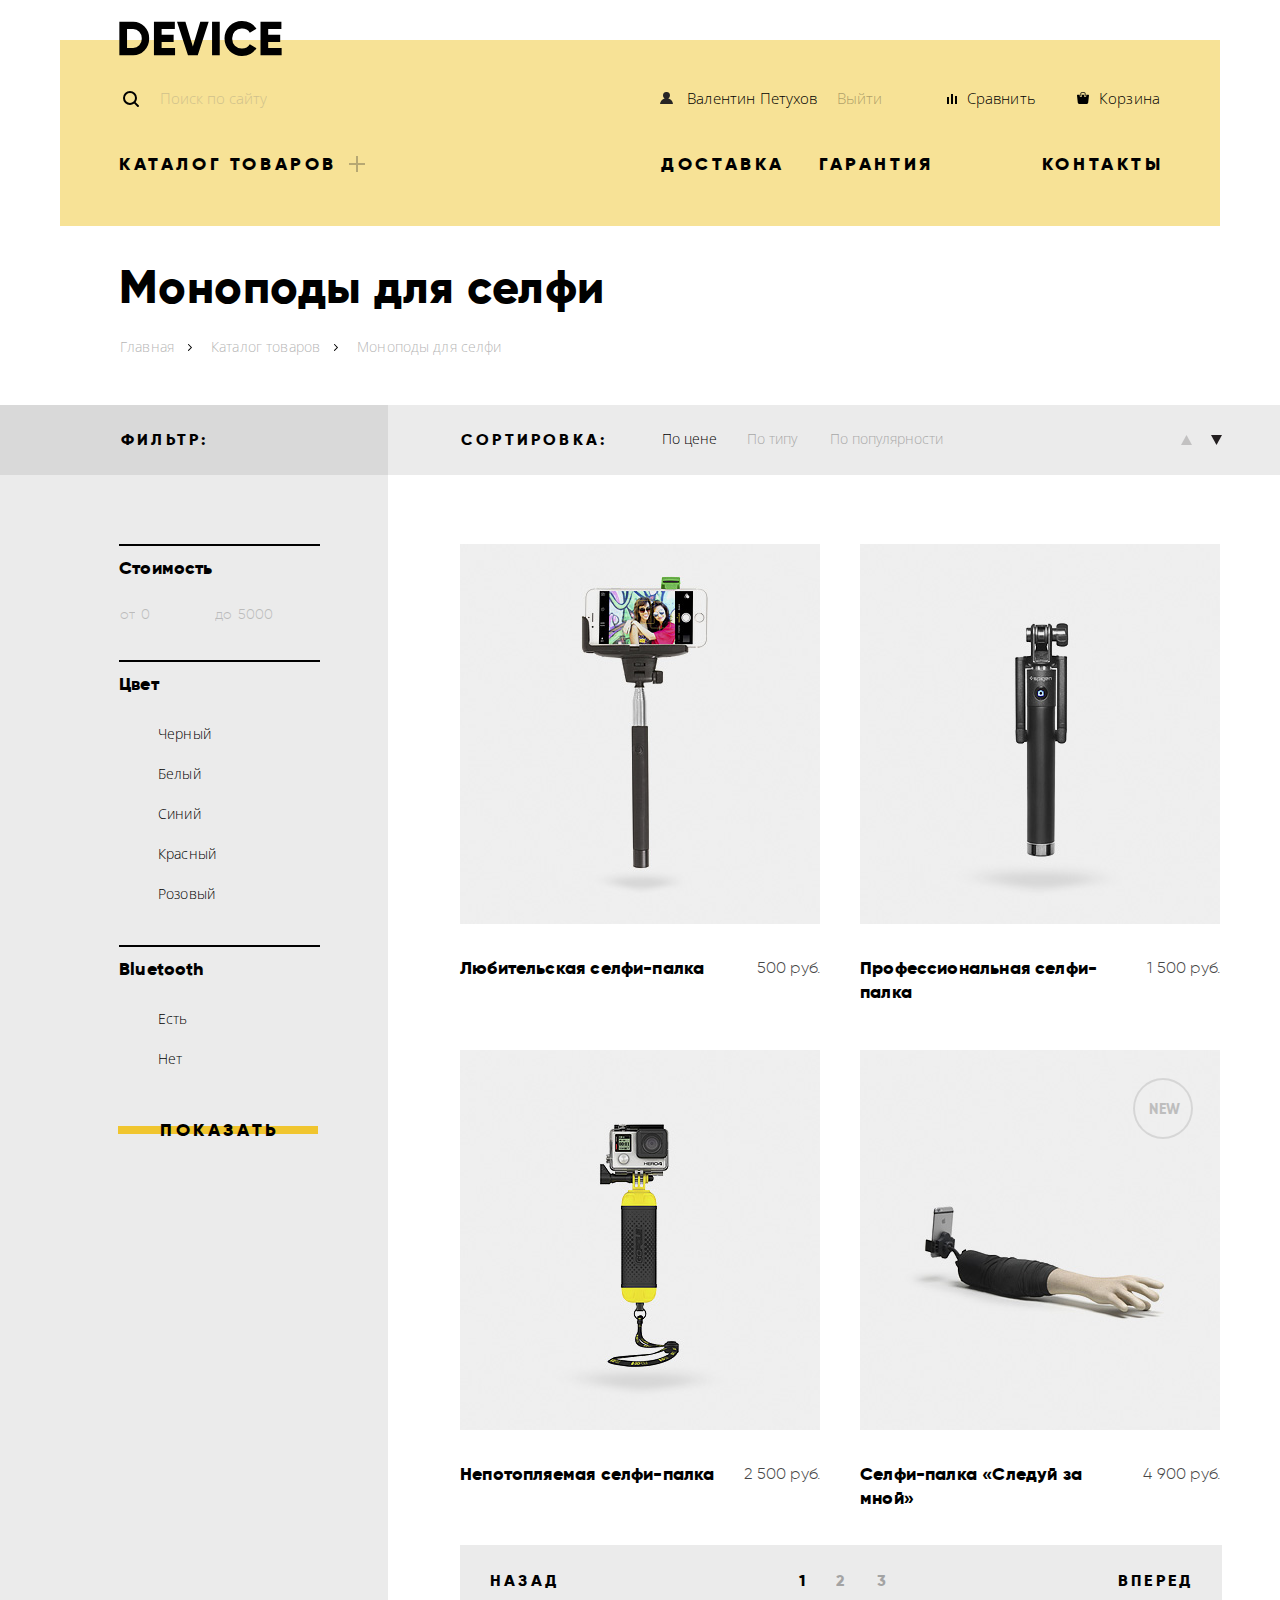
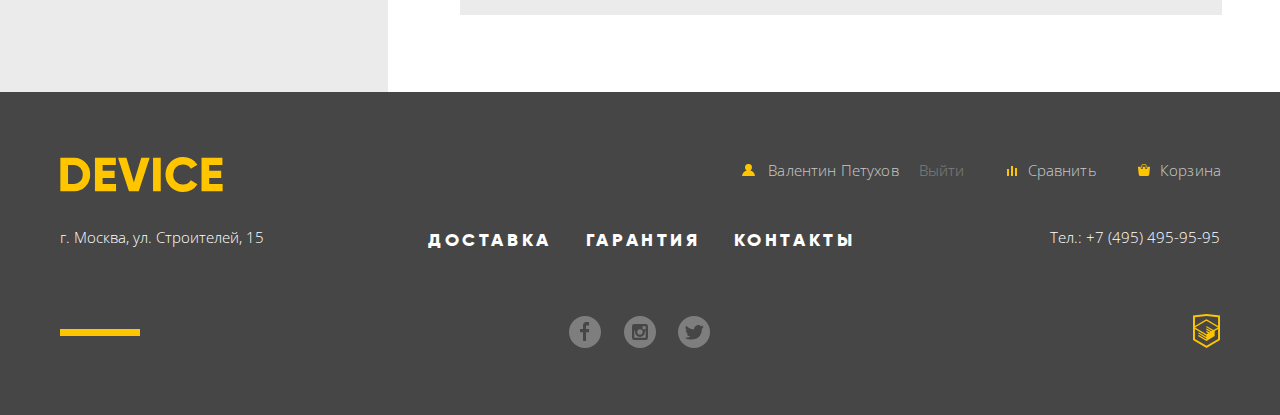
==== catalog.html @ 6b0ae390 "исправил" ====
<!DOCTYPE html>
<html lang="ru">
  <head>
    <meta charset="utf-8">
    <title>Каталог</title>
    <link href="https://fonts.googleapis.com/css?family=Open+Sans:300,400&display=swap&subset=cyrillic" rel="stylesheet">
    <link href="css/normalize.css" rel="stylesheet">
    <link href="css/style.css" rel="stylesheet">
  </head>
  <body class="catalog">
    <header>
      <nav class="main-navigation container">
        <a class="logo-device nav-elem" href="index.html">
          <img src="img/logo-device.svg" alt="Логотип Девайс" width="163" height="35">
        </a>
        <div class="main-navigation-wrapper">
          <form class="search" action="https://echo.htmlacademy.ru" method="GET">
            <div class="search-wrapper">
              <input class="search-text" type="search" name="search" placeholder="Поиск по сайту">
              <button class="search-button" type="submit">Найти</button>
            </div>
          </form>
          <ul class="user-navigation bullet-remove">
            <li>
              <a class="nav-elem user-navigation-elem user-link" href="#nowhere">Валентин Петухов</a>
            </li>
            <li>
              <a class="link-opacity" href="#nowhere">Выйти</a>
            </li>
          </ul>
          <ul class="user-tools bullet-remove">
            <li>
              <a class="nav-elem user-navigation-elem compare-link" href="#nowhere">Сравнить</a>
            </li>
            <li>
              <a class="nav-elem user-navigation-elem cart-link" href="#nowhere">Корзина</a>
            </li>
          </ul>
        </div>
        <ul class="site-navigation bullet-remove">
          <li class="catalog-wrapper"><a class="nav-elem site-nav catalog-nav" href="catalog.html">Каталог товаров</a>
            <div class="nav-popup">
              <ul class="nav-popup-column bullet-remove">
                <li><a class="nav-elem" href="#nowhere">Виртуальная реальность</a></li>
                <li><a class="nav-elem" href="#nowhere">Моноподы для селфи</a></li>
                <li><a class="nav-elem" href="#nowhere">Экшн-камеры</a></li>
              </ul>
              <ul class="nav-popup-column bullet-remove">
                <li><a class="nav-elem" href="#nowhere">Фитнес-браслеты</a></li>
                <li><a class="nav-elem" href="#nowhere">Умные часы</a></li>
              </ul>
              <ul class="nav-popup-column bullet-remove">
                <li><a class="nav-elem" href="#nowhere">Квадрокоптеры</a></li>
              </ul>
            </div>
          </li>
          <li class="delivery-wrapper"><a class="nav-elem site-nav" href="#nowhere">Доставка</a></li>
          <li class="guarantee-wrapper"><a class="nav-elem site-nav" href="#nowhere">Гарантия</a></li>
          <li class="contacts-wrapper"><a class="nav-elem site-nav" href="#nowhere">Контакты</a></li>
        </ul>
      </nav>
    </header>

    <main class="container">
      <h1 class="heading-text">Моноподы для селфи</h1>
      <ul class="breadcrumbs bullet-remove">
        <li><a class="link-opacity" href="index.html">Главная</a></li>
        <li><a class="link-opacity" href="catalog.html">Каталог товаров</a></li>
        <li class="link-opacity">Моноподы для селфи</li>
      </ul>
      <div class="catalog-columns">
        <form class="filter" action="https://echo.htmlacademy.ru" method="GET">
          <h2 class="filter-heading">Фильтр:</h2>
          <fieldset class="price-filter">
            <legend class="text-font">Стоимость</legend>
            <!--Кастомный ползунок-->
            <label for="price-min">от</label>
            <input class="filter-custom-range-text" type="text" name="price-min" id="price-min" value="0">
            <label for="price-max">до</label>
            <input class="filter-custom-range-text" type="text" name="price-max" id="price-max" value="5000">
          </fieldset>
          <fieldset class="features-filter color-filter">
            <legend class="text-font">Цвет</legend>
            <ul class="filter-list bullet-remove">
              <li>
                <input class="switch" id="black" type="checkbox" name="color" value="black" checked>
                <label for="black">Черный</label>
              </li>
              <li>
                <input class="switch" id="white" type="checkbox" name="color" value="white">
                <label for="white">Белый</label>
              </li>
              <li>
                <input class="switch" id="blue" type="checkbox" name="color" value="blue" checked>
                <label for="blue"> Синий</label>
              </li>
              <li>
                <input class="switch" id="red" type="checkbox" name="color" value="red" checked>
                <label for="red">Красный</label>
              </li>
              <li>
                <input class="switch" id="pink" type="checkbox" name="color" value="pink">
                <label for="pink">Розовый</label>
              </li>
            </ul>
          </fieldset>
          <fieldset class="features-filter bluetooth-filter">
            <legend class="text-font">Bluetooth</legend>
            <ul class="filter-list bullet-remove">
              <li>
                <input class="switch" id="yes" type="radio" name="bluetooth" value="1" checked>
                <label for="yes">Есть</label>
              </li>
              <li>
                <input class="switch" id="no" type="radio" name="bluetooth" value="0">
                <label for="no">Нет</label>
              </li>
            </ul>
          </fieldset>
          <button class="button" type="submit">Показать</button>
        </form>
        <div class="catalog-column">
          <div class="sort-wrapper">
            <div class="sort">
              <h2 class="sort-heading">Сортировка:</h2>
              <ul class="sort-list bullet-remove">
                <li class="sort-by-price-wrapper">
                  <a class="sort-order sort-by-price button-opacity">По цене</a>
                </li>
                <li class="sort-by-type-wrapper">
                  <a class="sort-order sort-by-type button-opacity link-opacity" href="#nowhere">По типу</a>
                </li>
                <li class="sort-by-popularity-wrapper">
                  <a class="sort-order sort-by-popularity button-opacity link-opacity" href="#nowhere">По популярности</a>
                </li>
                <li class="sort-by-ascending-wrapper">
                  <a class="sort-order-by sort-by-ascending" href="#nowhere"><span class="visually-hidden">По возрастанию</span></a>
                </li>
                <li class="sort-by-descending-wrapper">
                  <a class="sort-order-by sort-by-descending"><span class="visually-hidden">По убыванию</span></a>
                </li>
              </ul>
            </div>
          </div>
          <div class="products-wrapper">
            <h2 class="visually-hidden">Список моноподов для селфи</h2>
            <ul class="product-list bullet-remove">
              <li class="product">
                <h3 class="text-font">
                  <a href="#nowhere">
                    <p>Любительская селфи-палка</p>
                  </a>
                </h3>
                <div class="product-img-wrapper">
                  <img class="product-img" src="img/item-1.jpg" alt="Селфи-палка «Следуй за мной»" width="360" height="380">
                  <div class="product-buttons-wrapper">
                    <a class="button" href="#nowhere">В корзину</a>
                    <a class="add-comparison" href="#nowhere">Добавить к сравнению</a>
                  </div>
                </div>
                <p class="product-price">
                  500 руб.
                </p>
              </li>
              <li class="product">
                <h3 class="text-font">
                  <a href="#nowhere">
                    <p>Профессиональная селфи-палка</p>
                  </a>
                </h3>
                <div class="product-img-wrapper">
                  <img class="product-img" src="img/item-2.jpg" alt="Селфи-палка «Следуй за мной»" width="360" height="380">
                  <div class="product-buttons-wrapper">
                    <a class="button" href="#nowhere">В корзину</a>
                    <a class="add-comparison" href="#nowhere">Добавить к сравнению</a>
                  </div>
                </div>
                <p class="product-price">
                  1 500 руб.
                </p>
              </li>
              <li class="product">
                <h3 class="text-font">
                  <a href="#nowhere">
                    <p>Непотопляемая селфи-палка</p>
                  </a>
                </h3>
                <div class="product-img-wrapper">
                  <img class="product-img" src="img/item-3.jpg" alt="Селфи-палка «Следуй за мной»" width="360" height="380">
                  <div class="product-buttons-wrapper">
                    <a class="button" href="#nowhere">В корзину</a>
                    <a class="add-comparison" href="#nowhere">Добавить к сравнению</a>
                  </div>
                </div>
                <p class="product-price">
                  2 500 руб.
                </p>
              </li>
              <li class="product new">
                <h3 class="text-font">
                  <a href="#nowhere">
                    <p>Селфи-палка «Следуй за мной»</p>
                  </a>
                </h3>
                <div class="product-img-wrapper">
                  <img class="product-img" src="img/item-4.jpg" alt="Селфи-палка «Следуй за мной»" width="360" height="380">
                  <div class="product-buttons-wrapper">
                    <a class="button" href="#nowhere">В корзину</a>
                    <a class="add-comparison" href="#nowhere">Добавить к сравнению</a>
                  </div>
                </div>
                <p class="product-price">
                  4 900 руб.
                </p>
              </li>
            </ul>

            <ul class="pagination-list text-font bullet-remove">
              <li><a class="pagination-back" href="#nowhere">Назад</a></li>
              <li><a class="page-number button-opacity">1</a></li>
              <li><a class="page-number button-opacity link-opacity" href="#nowhere">2</a></li>
              <li><a class="page-number button-opacity link-opacity" href="#nowhere">3</a></li>
              <li><a class="pagination-forward" href="#nowhere">Вперед</a></li>
            </ul>
          </div>
        </div>
      </div>
    </main>
    <footer class="footer">
      <div class="container">
        <div class="footer-navigations-wrapper user-navigation-row">
          <a class="footer-logo-device nav-elem" href="index.html">
            <img src="img/logo-device-yellow.svg" alt="Логотип Девайс" width="163" height="35">
          </a>
          <ul class="footer-user-navigation bullet-remove">
            <li>
              <a class="footer-user-navigation-link footer-user-link" href="#nowhere">
                <svg class="footer-nav-elem" xmlns="http://www.w3.org/2000/svg" width="13" height="12" fill="#272525">
                  <path d="M.03 12h12.94A6.22 6.22 0 0 0 8.3 6.46a3.47 3.47 0 0 0 1.68-2.98 3.48 3.48 0 0 0-6.97 0c0 1.27.68 2.37 1.7 2.98C2.1 7.16.18 9.36.02 12z"/>
                </svg>
                <span class="footer-navigation">Валентин Петухов</span>
              </a>
            </li>
            <li>
              <a class="link-opacity footer-user-exit" href="#nowhere">Выйти</a>
            </li>
            <li>
              <a class="footer-user-navigation-link footer-compare-link" href="#nowhere">
                <svg class="footer-nav-elem" xmlns="http://www.w3.org/2000/svg" width="10" height="10" viewbox="0 0 10 10" fill=""><path d="M8 2h1.984v8H8zM0 3h1.984v7H0zM4 0h2v10H4z"/></svg>
                <span class="footer-navigation">Сравнить</span>
              </a>
            </li>
            <li>
              <a class="footer-user-navigation-link footer-cart-link" href="#nowhere">
                <svg class="footer-nav-elem" xmlns="http://www.w3.org/2000/svg" width="12" height="12" viewbox="0 0 12 12" fill=""><path d="M11.864 3.017a.429.429 0 0 0-.327-.154H9.225V4.09c0 .563-.484 1.022-1.08 1.022-.594 0-1.078-.458-1.078-1.022V2.863H4.909V4.09c0 .563-.485 1.022-1.08 1.022-.595 0-1.078-.458-1.078-1.022V2.863H.438a.43.43 0 0 0-.327.154.472.472 0 0 0-.108.358l.776 7.134c.015.806.642 1.455 1.411 1.455h7.595c.77 0 1.396-.649 1.411-1.455l.776-7.134a.476.476 0 0 0-.108-.358z"/><path d="M3.829 4.499c.239 0 .433-.184.433-.409V1.84c0-.632.672-1.022 1.295-1.022h1.079c.655 0 1.078.401 1.078 1.022v2.25c0 .225.194.409.431.409.239 0 .433-.184.433-.409V1.84C8.577.773 7.761 0 6.636 0H5.557c-1.19 0-2.159.826-2.159 1.84v2.25c0 .225.194.409.431.409z"/></svg>
                <span class="footer-navigation">Корзина</span>
              </a>
            </li>
          </ul>
        </div>
        <div class="footer-navigations-wrapper site-navigation-row">
          <p class="addres">г. Москва, ул. Строителей, 15</p>
          <ul class="site-navigation bullet-remove">
            <li><a class="nav-elem site-nav footer-delivery" href="#nowhere">Доставка</a></li>
            <li><a class="nav-elem site-nav footer-guarantee" href="#nowhere">Гарантия</a></li>
            <li><a class="nav-elem site-nav footer-contacts" href="#nowhere">Контакты</a></li>
          </ul>
          <p class="tel"><a href="tel:+74954959595">Тел.: +7 (495) 495-95-95</a></p>
        </div>
        <div class="footer-navigations-wrapper yellow-line socials-row">
          <ul class="socials bullet-remove">
            <li><a class="link-opacity social social-fb" href="#nowhere"><span class="visually-hidden">Фейсбук</span></a></li>
            <li><a class="link-opacity social social-ins" href="#nowhere"><span class="visually-hidden">Инстаграм</span></a></li>
            <li><a class="link-opacity social social-tw" href="#nowhere"><span class="visually-hidden">Твиттер</span></a></li>
          </ul>
          <a class="logo-html nav-elem" href="https://htmlacademy.ru/intensive/htmlcss">
            <img src="img/logo-html.svg" alt="Логотип htmlacademy" width="27" height="35">
          </a>
        </div>
      </div>
    </footer>
  </body>
</html>
---- css/style.css ----
@font-face {
  font-style: normal;
  font-weight: 800;
  font-family: "Gilroy";

  src:
    local("Gilroy"),
    url("../fonts/gilroyextrabold.woff2") format("woff2"),
    url("../fonts/gilroyextrabold.woff") format("woff");
}

@font-face {
  font-style: normal;
  font-weight: 300;
  font-family: "Gilroy";

  src:
    local("Gilroy"),
    url("../fonts/gilroylight.woff2") format("woff2"),
    url("../fonts/gilroylight.woff") format("woff");
}

body {
  padding-top: 40px;

  font-weight: 300;
  font-size: 15px;
  line-height: 30px;
  font-family: "Open Sans", "Arial", sans-serif;
  color: #464646;
}

img {
  max-width: 100%;
  height: auto;
}

a {
  color: inherit;
  text-decoration: none;
}

.visually-hidden {
  position: absolute;
  clip: rect(0 0 0 0);
  clip-path: inset(100%);
}

.container {
  box-sizing: border-box;
  width: 1160px;
  margin: 0 auto;
}

.button {
  position: relative;
  z-index: 1;

  display: block;
  margin-left: 2px;
  padding: 8px;
  box-sizing: border-box;

  font-weight: 800;
  font-size: 18px;
  line-height: 24px;
  font-family: "Gilroy", "Arial", sans-serif;
  text-align: center;
  color: #000000;
  text-transform: uppercase;
  letter-spacing: 3.6px;

  background: none;
  border: none;
}

.button::before {
  content: "";
  position: absolute;
  top: 40%;
  bottom: 40%;
  left: -2px;
  z-index: -1;

  width: 100%;

  background: #f0c52e;

  transition: top 0.2s, bottom 0.2s;
}

.button:hover::before,
.button:focus::before {
  top: 0;
  bottom: 0;
}

.button:active {
  color: rgba(0, 0, 0, 0.3);
}

.bullet-remove {
  list-style: none;
}

.main-navigation {
  position: relative;

  padding: 33px 60px 50px;

  color: #000000;
  letter-spacing: 0.15px;

  background-color: rgba(240, 197, 46, 0.5);
}

.logo-device {
  position: absolute;
  top: -19px;
  left: 59px;
}

.main-navigation-wrapper {
  display: flex;
  justify-content: space-between;
  align-items: baseline;
  margin-bottom: 30px;
}

.search-text {
  box-sizing: border-box;
  width: 355px;
  height: 49px;
  margin-right: -4px;
  padding: 2px 0 0 40px;

  font: inherit;

  background: none;
  border: none;
  border-bottom: solid 2px transparent;
  opacity: 0.3;
}

.search-wrapper {
  margin-right: 100px;
  position: relative;
}

.search-wrapper::before {
  content: "";
  position: absolute;
  top: 50%;
  left: 3px;

  width: 16px;
  height: 16px;
  margin-top: -7px;

  background: url("../img/search.svg") no-repeat;
}

.search-button {
  visibility: hidden;
  box-sizing: border-box;
  width: 85px;
  height: 49px;
  padding: 0;

  font: inherit;

  background: none;
  border: solid 2px;
  vertical-align: top;
  display: inline-block;
}

.search-text:hover {
  opacity: 0.6;
}

.search-text:focus {
  border-bottom-color: inherit;
  opacity: 1;
}

.search-text:focus + .search-button,
.search-button:active {
  visibility: visible;
}

.search-button:hover,
.search-button:focus {
  color: #ffffff;

  background-color: #000000;
  border-color: #000000;
}

.search-button:active {
  color: rgba(255, 255, 255, 0.3);

  background-color: #000000;
}

.user-navigation {
  display: flex;
  flex-wrap: wrap;
  margin: 0 auto 0 0;
  padding: 0;
}

.user-navigation-elem {
  position: relative;
}

.user-navigation-elem::before {
  content: "";
  position: absolute;
  top: 50%;
  left: 0;

  background-repeat: no-repeat;
}

.user-link {
  margin-right: 19px;
  padding-left: 27px;
}

.user-link::before {
  width: 13px;
  height: 12px;
  margin-top: -6px;

  background: url("../img/user.svg");
}

.user-tools {
  display: flex;
  flex-wrap: wrap;
  justify-content: flex-end;
  margin: 0;
  padding: 0;
}

.compare-link {
  padding-left: 20px;
}

.compare-link::before {
  width: 10px;
  height: 10px;
  margin-top: -4px;

  background: url("../img/compare.svg");
}

.cart-link {
  margin-left: 41px;
  padding-left: 22px;
}

.cart-link::before {
  width: 12px;
  height: 12px;
  margin-top: -6px;

  background: url("../img/cart.svg");
}

.site-navigation {
  display: flex;
  flex-wrap: wrap;
  margin: 0;
  padding: 0;
}

.catalog-nav {
  padding-right: 28px;
}

.catalog-wrapper {
  position: relative;

  margin-right: auto;
  margin-left: -1px;
}

.catalog-wrapper::after {
  content: "";
  position: absolute;
  top: 50%;
  right: 0;

  width: 16px;
  height: 16px;
  margin-top: -8px;

  background: url("../img/plus.svg") no-repeat;
  opacity: 0.3;
}

.catalog-wrapper:hover .nav-popup,
.catalog-nav:focus + .nav-popup {
  display: flex;
}

.delivery-wrapper {
  margin-right: 34px;
}

.guarantee-wrapper {
  margin-right: 108px;
}

.contacts-wrapper {
  margin-right: -3.6px;
}

.site-navigation > li {
  line-height: 24px;
}

.site-nav {
  font-weight: 800;
  font-size: 18px;
  line-height: 24px;
  font-family: "Gilroy", "Arial", sans-serif;
  text-transform: uppercase;
  letter-spacing: 3.6px;
}

.nav-popup {
  position: absolute;
  left: -59px;
  z-index: 11;

  display: none;
  box-sizing: border-box;
  width: 1160px;
  padding: 20px 60px 34px;

  background: #f7e296;
}

.nav-popup-column {
  max-width: 190px;
  margin: 0 59px 0 0;
  padding: 0;

  line-height: 36px;
  letter-spacing: 0.15px;
}

.nav-popup-column:last-child {
  margin-left: 16px;
}

.link-opacity {
  opacity: 0.3;
}

.nav-elem:hover,
.nav-elem:focus {
  opacity: 0.6;
}

.nav-elem:active {
  opacity: 0.3;
}

.text {
  letter-spacing: 0.15px;
}

.slides {
  margin: 0 0 112px;
  padding: 0;
}

.slides li {
  display: flex;
}

.slide-img {
  width: 600px;
  margin: 0;

  text-align: center;
}

.slide-wrapper {
  width: 510px;
  margin-right: 50px;
}

.slides b {
  line-height: 56px;
}

.product-features dd {
  font-size: 36px;
  line-height: 48px;
  font-family: "Gilroy", "Arial", sans-serif;
  color: #000000;
  letter-spacing: 0.36px;
}

.product-features dt {
  font-size: 13px;
  line-height: 20px;
  letter-spacing: 0.13px;
}

.text-font {
  font-weight: 800;
  font-size: 18px;
  line-height: 24px;
  font-family: "Gilroy", "Arial", sans-serif;
  color: #000000;
  letter-spacing: 0.18px;
}

.sections {
  margin-bottom: 180px;
}

.section-list {
  display: flex;
  justify-content: space-between;
  margin: 0;
  padding: 0;
}

.section-item {
  width: 160px;
}

.section-item a:active {
  opacity: 0.3;
}

.services {
  margin-bottom: 94px;

  background-color: #e5e5e5;
}

.services-wrapper {
  display: flex;
  padding: 55px 0;
}

.service-slides {
  width: 278px;
  margin: 0 122px 0 0;
  padding: 0;
}

.service-slides li {
  width: 160px;
  height: 40px;
  margin-bottom: 24px;
}

.service-slides .button:active {
  color: #f7e184;
}

.service-list {
  margin: 0;
  padding: 0;
}

.service-list p {
  width: 436px;
}

.partners {
  display: flex;
  justify-content: space-between;
  margin: 0 0 84px;
  padding: 0;
}

.partner {
  display: block;
}

.partner-1 {
  background: url("../img/partner-1.png");
}

.partner-2 {
  background: url("../img/partner-2.png");
}

.partner-3 {
  background: url("../img/partner-3.png");
}

.partner-4 {
  background: url("../img/partner-4.png");
}

.partner img {
  opacity: 0;
}

.partner:hover img,
.partner:focus img {
  opacity: 1;
}

.heading-text {
  margin: 0 0 30px -2px;
  padding: 0;

  font-weight: 800;
  font-size: 47px;
  line-height: 48px;
  font-family: "Gilroy", "Arial", sans-serif;
  color: #000000;
  letter-spacing: 0.47px;
}

.index-columns {
  display: flex;
  justify-content: space-between;
  padding-bottom: 82px;
}

.index-columns section::before {
  content: "";

  display: block;
  width: 80px;
  height: 7px;
  margin-bottom: 45px;

  background: #000000;
}

.index-columns .text {
  margin: 0 0 29px;
  padding: 0;

  letter-spacing: normal;
}

.index-columns .button {
  width: 260px;
}

.index-columns .heading-text {
  margin-bottom: 43px;
}

.about-us-column {
  width: 475px;
}

.delivery-list {
  margin: 0 0 54px;
  padding: 38px 0 0 20px;
}

.delivery-list li {
  list-style: circle;
  font-size: 18px;
  vertical-align: middle;
  color: #e5e5e5;
}

.delivery-list p {
  margin: 0;
  padding: 0 0 0 15px;

  font-size: 16px;
  line-height: 40px;
  color: #000000;
  letter-spacing: normal;
}

.contacts-column {
  width: 560px;
}

.contacts-column .text {
  margin-bottom: 39px;
}

.contacts-map {
  line-height: 0;
  display: block;
  margin-bottom: 69px;
}

.modal-shadow {
  box-shadow: 0 10px 20px 0 rgba(4, 6, 6, 0.2);
}

.close-button {
  position: absolute;
  top: 22px;
  right: 22px;

  width: 55px;
  height: 55px;
  margin: 0;
  padding: 0;

  background: url("../img/modal-close.svg") no-repeat;
  border: none;
  opacity: 0.5;
}

.close-button:hover,
.close-button:focus {
  opacity: 1;
}

.close-button:active {
  opacity: 0.3;
}

.map-popup {
  position: absolute;
  left: 50%;

  display: none;
  margin-left: -480px;
}

.write-us {
  position: absolute;
  left: 50%;

  display: none;
  flex-wrap: wrap;
  justify-content: space-between;
  box-sizing: border-box;
  width: 960px;
  margin-left: -480px;
  padding: 92px 100px 78px;
}

.write-us-input,
.write-us-label {
  display: block;
}

.write-us-input-wrapper {
  width: 360px;
}

.write-us-label {
  margin-bottom: 7px;
}

.write-us .write-us-input {
  box-sizing: border-box;
  width: 100%;
  height: 50px;
  margin-bottom: 33px;
  padding: 0 20px;
}

.write-us .write-us-textarea {
  box-sizing: border-box;
  width: 760px;
  height: 156px;
  margin-bottom: 32px;
  padding: 16px 20px;
}

.write-us .button {
  width: 200px;
}

.write-us .text-font {
  letter-spacing: normal;
}

.write-us .text {
  font-weight: 400;
  font-size: 14px;
  line-height: 18px;

  background-color: #f2f2f2;
  border: none;
  opacity: 0.4;
}

.write-us .text:hover {
  background-color: #eaeaea;
}

.write-us .text:focus {
  background-color: #ffffff;
  border: 3px solid #f0c52e;
  opacity: 1;
}

.write-us .text:invalid {
  background-color: #f6dada;
}

.footer {
  padding: 65px 0 58px;

  color: #ffffff;

  background-color: #464646;
}

.footer-navigations-wrapper {
  display: flex;
}

.user-navigation-row {
  margin-bottom: 21px;
}

.footer-logo-device {
  margin-right: auto;
}

.footer-user-navigation svg {
  fill: #ffc600;
}

.footer-user-navigation {
  display: flex;
  flex-wrap: wrap;
  margin: -2px -1px 0 0;
  padding: 0;

  letter-spacing: 0.15px;
}

.footer-user-exit {
  margin-left: 20px;
}

.footer-user-link span {
  padding-left: 9px;
}

.footer-compare-link {
  margin: 0 41px 0 43px;
}

.footer-compare-link span {
  padding-left: 6px;
}

.footer-cart-link span {
  padding-left: 6px;
}

.site-navigation-row {
  align-items: center;
  margin-bottom: 56px;
}

.addres {
  margin: 0;
  margin-right: 166px;
}

.footer .site-navigation {
  margin: 6px auto 0 -2px;
}

.footer-delivery {
  margin-right: 34px;
}

.footer-guarantee {
  margin-right: 33px;
}

.tel {
  margin: 0;
}

.socials-row {
  align-items: center;
}

.yellow-line::before {
  content: "";

  width: 80px;
  height: 7px;
  margin: auto 429px auto 0;

  background-color: #ffc600;
}

.socials {
  display: flex;
  justify-content: space-between;
  width: 141px;
  margin: 0 auto 0 0;
  padding: 0;
}

.social {
  display: block;
  width: 32px;
  height: 32px;

  background-repeat: no-repeat;
}

.social-fb {
  background-image: url("../img/facebook.svg");
}

.social-ins {
  background-image: url("../img/instagram.svg");
}

.social-tw {
  background-image: url("../img/twitter.svg");
}

.logo-html {
  margin-top: 6px;
}

.footer-navigation {
  opacity: 0.7;
}

.footer-user-navigation-link:hover .footer-navigation,
.footer-user-navigation-link:focus .footer-navigation {
  opacity: 1;
}

.footer-user-navigation-link:active {
  opacity: 0.3;
}

.footer-user-navigation-link:hover .footer-nav-elem,
.footer-user-navigation-link:focus .footer-nav-elem {
  opacity: 0.6;
}

.socials a {
  color: #ffffff;
}

.socials a:hover,
.socials a:focus {
  opacity: 0.6;
}

.socials a:active {
  opacity: 0.1;
}

.catalog header {
  margin-bottom: 37px;
}

.catalog main {
  padding-left: 60px;
}

.catalog h1 {
  margin: 0 0 24px -1px;
}

.breadcrumbs {
  display: flex;
  flex-wrap: wrap;
  margin: 0 0 46px;
  padding: 0;

  font-size: 14px;
  line-height: 24px;
  color: #000000;
  letter-spacing: 0.14px;
}

.breadcrumbs a[href] {
  margin-right: 37px;
}

.breadcrumbs li {
  position: relative;
}

.breadcrumbs li:not(:last-child)::after {
  content: "";
  position: absolute;
  top: 50%;
  right: 19px;

  width: 4px;
  height: 7px;
  margin-top: -3px;

  background: url("../img/nav-arrow.svg") no-repeat;
}

.breadcrumbs a[href]:hover,
.breadcrumbs a:focus {
  opacity: 0.6;
}

.breadcrumbs a[href]:active {
  opacity: 0.1;
}

.catalog-columns {
  display: flex;
}

.filter {
  flex-shrink: 0;
  box-sizing: border-box;
  width: 268px;
  margin-right: 72px;
  padding-right: 67px;

  background-color: #ebebeb;
  box-shadow:
    -250px 0 0 #ebebeb,
    -500px 0 0 #ebebeb,
    -750px 0 0 #ebebeb;
}

.filter-heading {
  margin: 0 0 69px 1px;
  padding: 23px 0;

  background-color: #d9d9d9;
  box-shadow:
    70px 0 #d9d9d9,
    -190px 0 #d9d9d9,
    -380px 0 #d9d9d9,
    -570px 0 #d9d9d9;
}

.features-filter label {
  font-size: 14px;
  line-height: 40px;
  color: #000000;
  letter-spacing: 0.14px;
}

.filter fieldset {
  padding: 0;

  border: none;
}

.price-filter {
  margin: 0 0 32px;
}

.color-filter {
  margin: 0 0 31px;
}

.bluetooth-filter {
  margin: 0 0 29px;
}

.filter legend {
  width: 100%;
  margin: 0 0 18px -1px;
  padding-top: 10px;

  border-top: solid 2px #000000;
}

.filter-custom-range-text {
  width: 68px;
}

.price-filter input,
.price-filter label {
  font-weight: 300;
  font-size: 14px;
  line-height: 24px;
  font-family: "Gilroy", "Arial", sans-serif;
  color: #000000;
  letter-spacing: normal;

  background: none;
  border: none;
  opacity: 0.2;
}

.filter-list {
  margin: 0;
  padding: 0 0 0 38px;
}

.filter-list input {
  display: none;
}

.filter .button {
  width: 200px;
  margin-left: 0;
  padding: 11px 8px;

  line-height: normal;
}

.switch:not([disabled]):hover,
.switch:focus {
  opacity: 0.6;
}

.switch[disabled] + label {
  opacity: 0.25;
}

.sort-heading,
.filter-heading {
  font-weight: 800;
  font-size: 16px;
  line-height: 24px;
  font-family: "Gilroy", "Arial", sans-serif;
  color: #000000;
  text-transform: uppercase;
  letter-spacing: 3.2px;
}

.catalog-column {
  margin-bottom: 77px;
}

.sort-wrapper {
  margin-bottom: 58px;

  background-color: #ebebeb;
  box-shadow:
    -72px 0 #ebebeb,
    750px 0 #ebebeb;
}

.sort {
  display: flex;
  align-items: center;
  padding: 20px 0 20px;
}

.sort-heading {
  margin: 0 55px 0 1px;
  padding: 0;
}

.sort-list {
  display: flex;
  width: 560px;
  margin: 0;
  padding: 0;

  transform: translateY(-2px);
}

.sort-list a {
  font-size: 14px;
  line-height: 18px;
  color: #000000;
}

.sort-by-price-wrapper {
  margin-right: 30px;
}

.sort-by-type-wrapper {
  margin-right: 33px;
}

.sort-by-popularity-wrapper {
  margin-right: auto;
}

.sort-by-ascending-wrapper {
  width: 11px;
  margin-right: 19px;
}

.sort-by-descending-wrapper {
  width: 11px;
}

.sort-order-by {
  position: relative;
}

.sort-order-by::before {
  content: "";
  position: absolute;
  top: 12px;

  width: 11px;
  height: 10px;

  background-repeat: no-repeat;
}

.sort-by-ascending::before {
  background-image: url("../img/icon-up-dir.svg");
}

.sort-by-descending::before {
  background-image: url("../img/icon-down-dir.svg");
}

.product:nth-child(2n-1) {
  margin-right: 40px;
}

.product-price {
  font-size: 16px;
  line-height: 24px;
  font-family: "Gilroy", "Arial", sans-serif;
  letter-spacing: 0.16px;
}

.add-comparison {
  font-size: 13px;
  line-height: 36px;
  color: #000000;
  letter-spacing: 0.13px;

  opacity: 0.5;
}

.add-comparison:hover,
.add-comparison:focus {
  opacity: 1;
}

.add-comparison:active {
  opacity: 0.2;
}

.product-list {
  display: flex;
  flex-wrap: wrap;
  margin: 0;
  padding: 0;
}

.product {
  position: relative;

  display: flex;
  flex-wrap: wrap;
  justify-content: space-between;
  align-content: flex-start;
  width: 360px;
  margin: 11px 0 35px;
}

.new::before {
  z-index: 11;
  top: 48px;
  right: 39px;
  opacity: 0.2;
  position: absolute;
  content: "NEW";
  font-family: "Gilroy", "Arial", sans-serif;
  font-size: 14px;
  font-weight: 800;
  font-style: normal;
  font-stretch: normal;
  line-height: 24px;
  letter-spacing: 0.7px;
  text-align: center;
  color: #000000;
}

.new::after {
  box-sizing: border-box;
  top: 28px;
  right: 27px;
  content: "";
  position: absolute;
  width: 60px;
  height: 61px;
  opacity: 0.1;
  border: solid 2px #000000;
  border-radius: 50%;
}

.product h3 {
  width: 260px;
  margin: 0;
}

.product p {
  margin: 0;
}

.product-img-wrapper {
  position: relative;

  order: -1;
  width: 360px;
  height: 380px;
  margin-bottom: 32px;

  text-align: center;
}

.product .button {
  width: 200px;
  margin: 170px auto 8px;
}

.product-buttons-wrapper {
  position: absolute;
  top: 0;
  left: 0;

  width: 360px;
  height: 380px;

  background: rgba(238, 238, 238, 0.7);
  opacity: 0;
  transition: opacity 0.2s;
  z-index: 22;
}

.product-img-wrapper:hover .product-buttons-wrapper,
.product-img-wrapper:focus .product-buttons-wrapper {
  opacity: 1;
}

.pagination-list {
  display: flex;
  justify-content: space-between;
  align-items: baseline;
  margin: 0;
  padding: 0;

  font-size: 16px;
  text-transform: uppercase;
  letter-spacing: 3.2px;

  background-color: #ebebeb;
}

.pagination-back,
.pagination-forward {
  display: block;

  text-align: center;
}

.pagination-back {
  margin-right: 173px;
  padding: 24px 38px 22px 30px;
}

.pagination-forward {
  margin-left: 170px;
  padding: 24px 29px 22px 30px;
}

.pagination-back:hover,
.pagination-back:focus,
.pagination-forward:hover,
.pagination-forward:focus {
  background-color: #d9d9d9;
}

.pagination-back:active,
.pagination-forward:active {
  color: rgba(0, 0, 0, 0.3);
}

.sort-order-by[href] {
  opacity: 0.2;
}

.sort-order-by[href]:hover,
.sort-order-by:focus {
  opacity: 0.4;
}

.button-opacity[href]:hover,
.button-opacity:focus {
  opacity: 0.6;
}

.button-opacity[href]:active,
.sort-order-by[href]:active {
  opacity: 1;
}
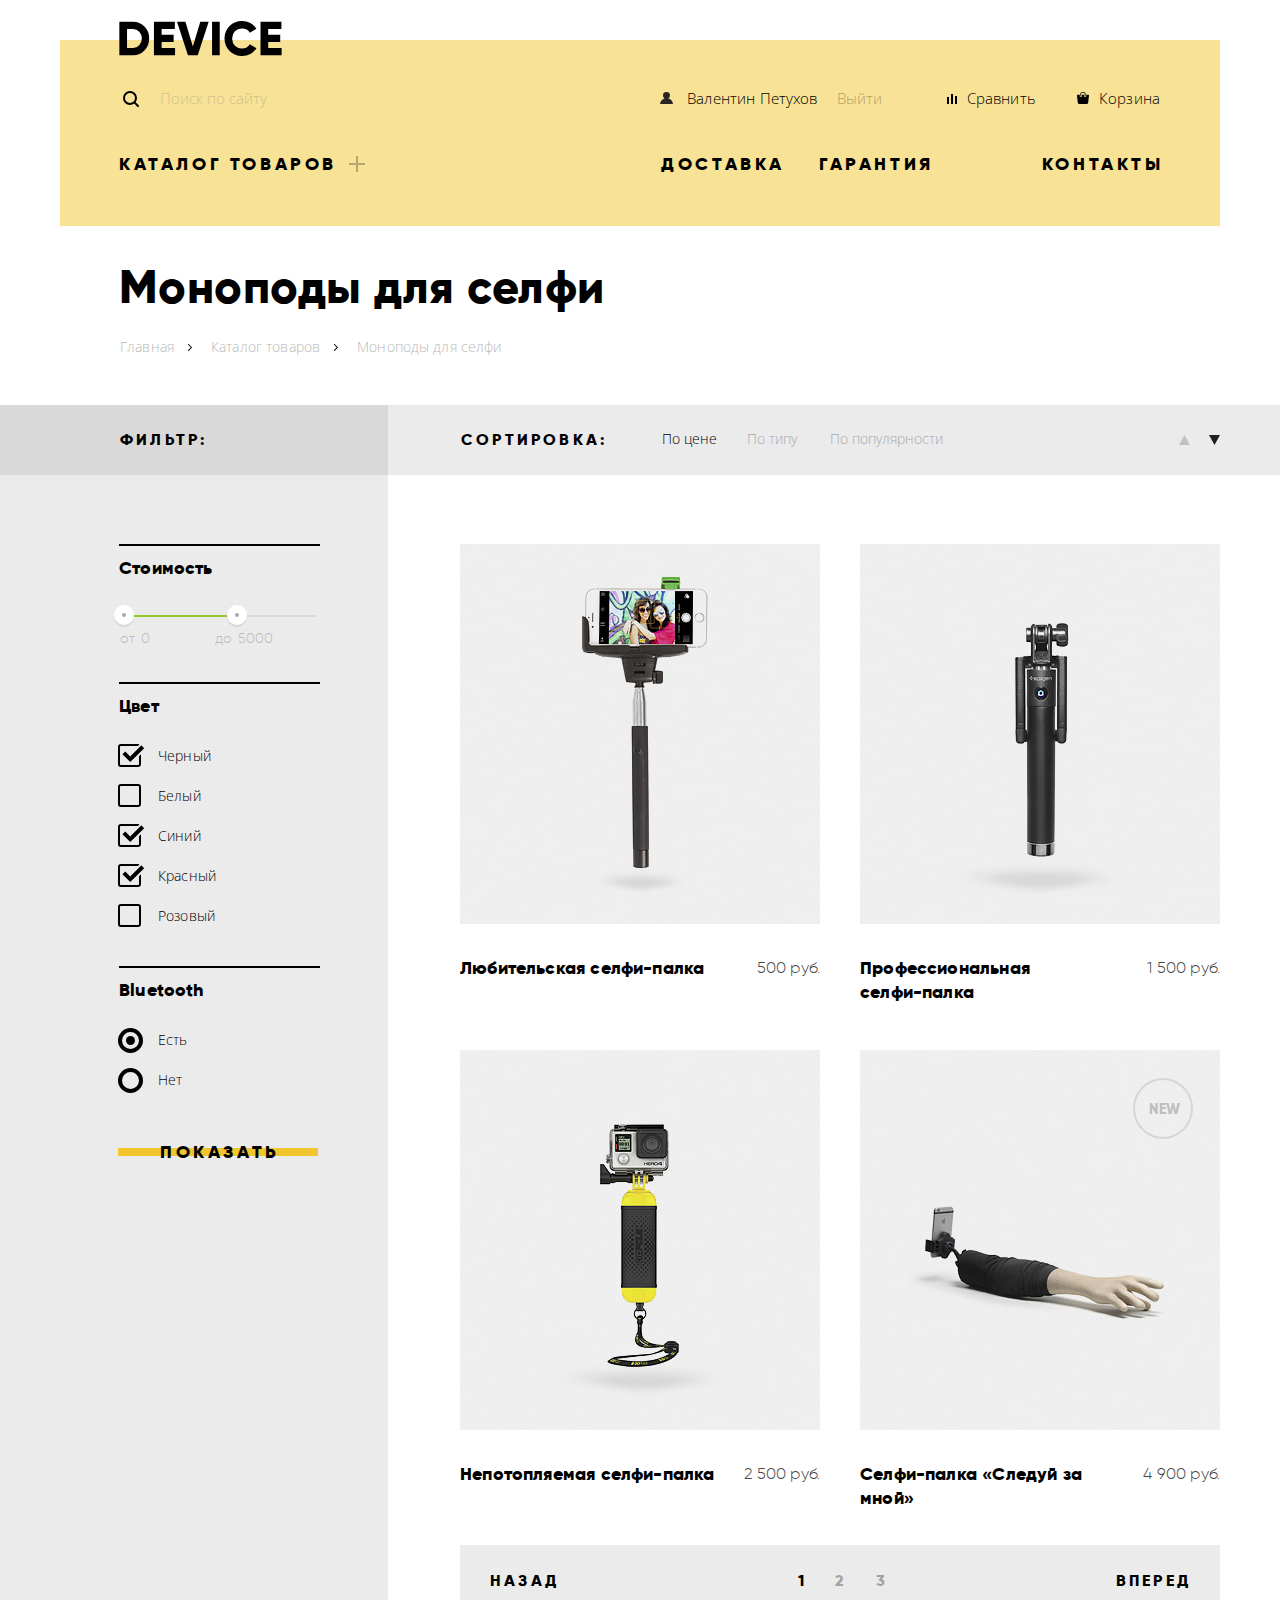
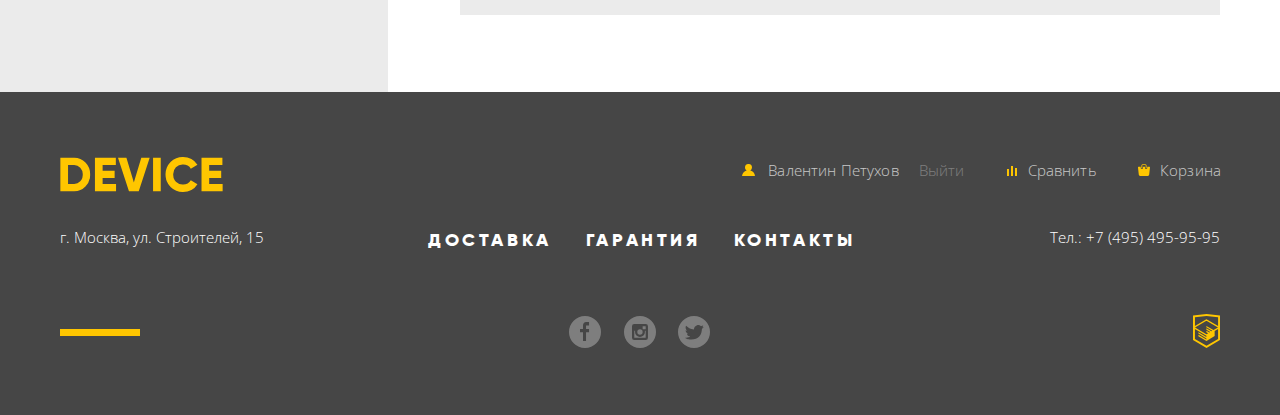
==== commit cbd4a0cd: "qw" ====
--- a/catalog.html
+++ b/catalog.html
@@ -73,7 +73,13 @@
           <h2 class="filter-heading">Фильтр:</h2>
           <fieldset class="price-filter">
             <legend class="text-font">Стоимость</legend>
-            <!--Кастомный ползунок-->
+            <div class="custom-range">
+              <div class="price-scale">
+                <div class="price-bar"></div>
+              </div>
+              <div class="price-button price-min-button"></div>
+              <div class="price-button price-max-button"></div>
+            </div>
             <label for="price-min">от</label>
             <input class="filter-custom-range-text" type="text" name="price-min" id="price-min" value="0">
             <label for="price-max">до</label>
@@ -84,23 +90,23 @@
             <ul class="filter-list bullet-remove">
               <li>
                 <input class="switch" id="black" type="checkbox" name="color" value="black" checked>
-                <label for="black">Черный</label>
+                <label class="custom-switch checkbox" for="black">Черный</label>
               </li>
               <li>
                 <input class="switch" id="white" type="checkbox" name="color" value="white">
-                <label for="white">Белый</label>
+                <label class="custom-switch checkbox" for="white">Белый</label>
               </li>
               <li>
                 <input class="switch" id="blue" type="checkbox" name="color" value="blue" checked>
-                <label for="blue"> Синий</label>
+                <label class="custom-switch checkbox" for="blue"> Синий</label>
               </li>
               <li>
                 <input class="switch" id="red" type="checkbox" name="color" value="red" checked>
-                <label for="red">Красный</label>
+                <label class="custom-switch checkbox" for="red">Красный</label>
               </li>
               <li>
                 <input class="switch" id="pink" type="checkbox" name="color" value="pink">
-                <label for="pink">Розовый</label>
+                <label class="custom-switch checkbox" for="pink">Розовый</label>
               </li>
             </ul>
           </fieldset>
@@ -109,11 +115,11 @@
             <ul class="filter-list bullet-remove">
               <li>
                 <input class="switch" id="yes" type="radio" name="bluetooth" value="1" checked>
-                <label for="yes">Есть</label>
+                <label class="custom-switch radio radio-on" for="yes">Есть</label>
               </li>
               <li>
                 <input class="switch" id="no" type="radio" name="bluetooth" value="0">
-                <label for="no">Нет</label>
+                <label class="custom-switch radio radio-off" for="no">Нет</label>
               </li>
             </ul>
           </fieldset>
@@ -147,9 +153,7 @@
             <ul class="product-list bullet-remove">
               <li class="product">
                 <h3 class="text-font">
-                  <a href="#nowhere">
-                    <p>Любительская селфи-палка</p>
-                  </a>
+                  <a href="#nowhere">Любительская селфи-палка</a>
                 </h3>
                 <div class="product-img-wrapper">
                   <img class="product-img" src="img/item-1.jpg" alt="Селфи-палка «Следуй за мной»" width="360" height="380">
@@ -164,9 +168,7 @@
               </li>
               <li class="product">
                 <h3 class="text-font">
-                  <a href="#nowhere">
-                    <p>Профессиональная селфи-палка</p>
-                  </a>
+                  <a href="#nowhere">Профессиональная <span class="nowrap">селфи-палка</span></a>
                 </h3>
                 <div class="product-img-wrapper">
                   <img class="product-img" src="img/item-2.jpg" alt="Селфи-палка «Следуй за мной»" width="360" height="380">
@@ -181,9 +183,7 @@
               </li>
               <li class="product">
                 <h3 class="text-font">
-                  <a href="#nowhere">
-                    <p>Непотопляемая селфи-палка</p>
-                  </a>
+                  <a href="#nowhere">Непотопляемая селфи-палка</a>
                 </h3>
                 <div class="product-img-wrapper">
                   <img class="product-img" src="img/item-3.jpg" alt="Селфи-палка «Следуй за мной»" width="360" height="380">
@@ -198,9 +198,7 @@
               </li>
               <li class="product new">
                 <h3 class="text-font">
-                  <a href="#nowhere">
-                    <p>Селфи-палка «Следуй за мной»</p>
-                  </a>
+                  <a href="#nowhere">Селфи-палка «Следуй за мной»</a>
                 </h3>
                 <div class="product-img-wrapper">
                   <img class="product-img" src="img/item-4.jpg" alt="Селфи-палка «Следуй за мной»" width="360" height="380">
--- a/css/style.css
+++ b/css/style.css
@@ -42,6 +42,7 @@
 
 .visually-hidden {
   position: absolute;
+
   clip: rect(0 0 0 0);
   clip-path: inset(100%);
 }
@@ -52,14 +53,18 @@
   margin: 0 auto;
 }
 
+.nowrap {
+  white-space: nowrap;
+}
+
 .button {
   position: relative;
   z-index: 1;
 
   display: block;
+  box-sizing: border-box;
   margin-left: 2px;
   padding: 8px;
-  box-sizing: border-box;
 
   font-weight: 800;
   font-size: 18px;
@@ -72,13 +77,14 @@
 
   background: none;
   border: none;
+  cursor: pointer;
 }
 
 .button::before {
   content: "";
   position: absolute;
-  top: 40%;
-  bottom: 40%;
+  top: 16px;
+  bottom: 16px;
   left: -2px;
   z-index: -1;
 
@@ -86,7 +92,7 @@
 
   background: #f0c52e;
 
-  transition: top 0.2s, bottom 0.2s;
+  transition: top 0.2s, bottom 0.2s, width 0.2s;
 }
 
 .button:hover::before,
@@ -143,8 +149,9 @@
 }
 
 .search-wrapper {
+  position: relative;
+
   margin-right: 100px;
-  position: relative;
 }
 
 .search-wrapper::before {
@@ -161,18 +168,19 @@
 }
 
 .search-button {
-  visibility: hidden;
+  display: inline-block;
   box-sizing: border-box;
   width: 85px;
   height: 49px;
   padding: 0;
 
   font: inherit;
+  vertical-align: top;
 
   background: none;
   border: solid 2px;
-  vertical-align: top;
-  display: inline-block;
+  visibility: hidden;
+  cursor: pointer;
 }
 
 .search-text:hover {
@@ -366,6 +374,10 @@
   opacity: 0.6;
 }
 
+.nav-elem * {
+  pointer-events: none;
+}
+
 .nav-elem:active {
   opacity: 0.3;
 }
@@ -374,32 +386,123 @@
   letter-spacing: 0.15px;
 }
 
+.slides-wrapper {
+  position: relative;
+
+  margin-bottom: 99px;
+}
+
 .slides {
-  margin: 0 0 112px;
-  padding: 0;
-}
-
-.slides li {
-  display: flex;
+  margin: 0;
+  padding: 0;
+}
+
+.slide {
+  display: none;
+
+  background: linear-gradient(rgba(240, 197, 46, 0.5) 113px, transparent 113px);
 }
 
 .slide-img {
+  align-self: center;
   width: 600px;
   margin: 0;
 
   text-align: center;
 }
 
-.slide-wrapper {
+.slide-info {
+  position: relative;
+  z-index: 11;
+
   width: 510px;
   margin-right: 50px;
+  padding-top: 81px;
+}
+
+.slide-info::before {
+  content: "";
+  position: absolute;
+  top: 39px;
+
+  width: 100px;
+  height: 7px;
+
+  background: #ffffff;
+}
+
+.slide-info::after {
+  position: absolute;
+  top: -13px;
+  right: -4px;
+  z-index: -1;
+
+  font-weight: 800;
+  font-size: 179px;
+  line-height: 179px;
+  font-family: "Gilroy", "Araial", sans-serif;
+  color: #ffffff;
+  letter-spacing: 1.79px;
+}
+
+.slide-1-info::after {
+  content: "01";
+}
+
+.slide-2-info::after {
+  content: "02";
+}
+
+.slide-3-info::after {
+  content: "03";
 }
 
 .slides b {
+  display: block;
+  margin-bottom: 19px;
+  padding-left: 2px;
+
   line-height: 56px;
 }
 
-.product-features dd {
+.slides .text {
+  margin-bottom: 43px;
+}
+
+.slide-1 .text {
+  width: 485px;
+}
+
+.slide-2 .text {
+  width: 460px;
+}
+
+.slide-3 .text {
+  width: 480px;
+}
+
+.slides .button {
+  width: 220px;
+  margin-bottom: 50px;
+}
+
+.product-features {
+  display: flex;
+}
+
+.product-feature:first-child {
+  width: 156px;
+  padding-right: 4px;
+}
+
+.product-feature {
+  width: 135px;
+  padding-right: 5px;
+}
+
+.product-features dt {
+  margin-bottom: 7px;
+
   font-size: 36px;
   line-height: 48px;
   font-family: "Gilroy", "Arial", sans-serif;
@@ -407,10 +510,57 @@
   letter-spacing: 0.36px;
 }
 
-.product-features dt {
+.product-features dd {
+  margin: 0;
+
   font-size: 13px;
   line-height: 20px;
   letter-spacing: 0.13px;
+}
+
+.slider-controls {
+  position: absolute;
+  top: 329px;
+  right: 62px;
+  z-index: 100;
+
+  display: flex;
+}
+
+.slider-control {
+  position: relative;
+
+  width: 10px;
+  height: 10px;
+  margin-right: 21px;
+
+  font-size: 0;
+
+  border: 1px solid #000000;
+  border-radius: 50%;
+  cursor: pointer;
+}
+
+.slide-1-toggle:checked ~ .slider-controls .slider-control-1::before,
+.slide-2-toggle:checked ~ .slider-controls .slider-control-2::before,
+.slide-3-toggle:checked ~ .slider-controls .slider-control-3::before {
+  content: "";
+  position: absolute;
+  top: 2px;
+  left: 2px;
+
+  width: 4px;
+  height: 4px;
+
+  border: 1px solid #000000;
+  border-radius: 50%;
+}
+
+
+.slide-1-toggle:checked ~ .slides .slide-1,
+.slide-2-toggle:checked ~ .slides .slide-2,
+.slide-3-toggle:checked ~ .slides .slide-3 {
+  display: flex;
 }
 
 .text-font {
@@ -423,7 +573,7 @@
 }
 
 .sections {
-  margin-bottom: 180px;
+  margin-bottom: 181px;
 }
 
 .section-list {
@@ -437,8 +587,74 @@
   width: 160px;
 }
 
+.section-item a {
+  position: relative;
+
+  display: block;
+  width: 125px;
+}
+
+.section-item a::before,
+.section-item a::after {
+  content: "";
+
+  display: block;
+  width: 160px;
+  height: 160px;
+}
+
+.section-item a::before {
+  margin-bottom: 33px;
+
+  background-color: #f0c52e;
+  opacity: 0.5;
+}
+
+.section-item a::after {
+  position: absolute;
+  top: 0;
+  left: 0;
+
+  background-repeat: no-repeat;
+  background-position: 50%;
+}
+
+.item-1 a::after {
+  background-image: url("../img/popular-1.svg");
+}
+
+.item-2 a::after {
+  background-image: url("../img/popular-2.svg");
+  background-position-y: 95%;
+}
+
+.item-3 a::after {
+  background-image: url("../img/popular-3.svg");
+}
+
+.item-4 a::after {
+  background-image: url("../img/popular-4.svg");
+}
+
+.item-5 a::after {
+  background-image: url("../img/popular-5.svg");
+}
+
+.item-6 a::after {
+  background-image: url("../img/popular-6.svg");
+}
+
+.section-item a:hover::before,
+.section-item a:focus::before {
+  opacity: 1;
+}
+
+.section-item a:active::after {
+  opacity: 0.3;
+}
+
 .section-item a:active {
-  opacity: 0.3;
+  color: rgba(0, 0, 0, 0.3);
 }
 
 .services {
@@ -448,24 +664,56 @@
 }
 
 .services-wrapper {
-  display: flex;
-  padding: 55px 0;
-}
-
-.service-slides {
+  position: relative;
+
+  display: flex;
+  padding: 37px 0 59px;
+}
+
+.service-slider-controls {
+  position: relative;
+  top: -57px;
+  left: 0;
+
   width: 278px;
   margin: 0 122px 0 0;
   padding: 0;
 }
 
-.service-slides li {
+.service-slider-controls::after {
+  content: "";
+  position: absolute;
+  top: -80px;
+  right: -6px;
+
+  width: 7px;
+  height: 319px;
+
+  background: #000000;
+}
+
+.service-slider-controls .button {
   width: 160px;
-  height: 40px;
   margin-bottom: 24px;
 }
 
-.service-slides .button:active {
+.service-slide-1-toggle:checked ~ .service-slider-controls .service-slider-control-1,
+.service-slide-2-toggle:checked ~ .service-slider-controls .service-slider-control-2,
+.service-slide-3-toggle:checked ~ .service-slider-controls .service-slider-control-3,
+.service-slider-control:active {
   color: #f7e184;
+}
+
+.service-slide-1-toggle:checked ~ .service-slider-controls .service-slider-control-1::before,
+.service-slide-2-toggle:checked ~ .service-slider-controls .service-slider-control-2::before,
+.service-slide-3-toggle:checked ~ .service-slider-controls .service-slider-control-3::before,
+.service-slider-control:active::before {
+  top: 0;
+  bottom: 0;
+
+  width: 277px;
+
+  background: #000000;
 }
 
 .service-list {
@@ -473,15 +721,75 @@
   padding: 0;
 }
 
+.service-list li {
+  display: none;
+}
+
+.service-list h3 {
+  position: absolute;
+  top: -27px;
+
+  margin-left: 1px;
+}
+
 .service-list p {
+  position: relative;
+
   width: 436px;
 }
 
+.service-list p::before {
+  content: "";
+  position: absolute;
+
+  background-repeat: no-repeat;
+}
+
+.service-slide-1 p::before {
+  top: -67px;
+  left: 558px;
+
+  width: 136px;
+  height: 164px;
+
+  background: url("../img/delivery.svg");
+}
+
+.service-slide-2 p::before {
+  top: -91px;
+  left: 543px;
+
+  width: 171px;
+  height: 194px;
+
+  background: url("../img/warranty.svg");
+}
+
+.service-slide-3 p::before {
+  top: -91px;
+  left: 534px;
+
+  width: 156px;
+  height: 186px;
+
+  background: url("../img/credit.svg");
+}
+
+.service-slide-1-toggle:checked ~ .service-list .service-slide-1,
+.service-slide-2-toggle:checked ~ .service-list .service-slide-2,
+.service-slide-3-toggle:checked ~ .service-list .service-slide-3 {
+  display: block;
+}
+
 .partners {
   display: flex;
-  justify-content: space-between;
+  flex-wrap: wrap;
   margin: 0 0 84px;
   padding: 0;
+}
+
+.partners li:not(:nth-child(4n)) {
+  margin-right: 40px;
 }
 
 .partner {
@@ -592,9 +900,10 @@
 }
 
 .contacts-map {
-  line-height: 0;
   display: block;
   margin-bottom: 69px;
+
+  line-height: 0;
 }
 
 .modal-shadow {
@@ -841,6 +1150,18 @@
   opacity: 1;
 }
 
+.footer-user-navigation-link {
+  display: block;
+}
+
+.footer-user-navigation-link * {
+  display: inline-block;
+
+  vertical-align: baseline;
+
+  pointer-events: none;
+}
+
 .footer-user-navigation-link:active {
   opacity: 0.3;
 }
@@ -922,32 +1243,42 @@
 }
 
 .filter {
+  position: relative;
+
   flex-shrink: 0;
   box-sizing: border-box;
   width: 268px;
   margin-right: 72px;
-  padding-right: 67px;
 
   background-color: #ebebeb;
-  box-shadow:
-    -250px 0 0 #ebebeb,
-    -500px 0 0 #ebebeb,
-    -750px 0 0 #ebebeb;
+}
+
+.filter::before,
+.filter-heading::before,
+.sort-wrapper::before {
+  content: "";
+  position: absolute;
+  top: 0;
+  right: 0;
+  bottom: 0;
+  left: -100vw;
+  z-index: -1;
+
+  background-color: inherit;
 }
 
 .filter-heading {
-  margin: 0 0 69px 1px;
+  position: relative;
+
+  margin: 0 0 69px;
   padding: 23px 0;
 
   background-color: #d9d9d9;
-  box-shadow:
-    70px 0 #d9d9d9,
-    -190px 0 #d9d9d9,
-    -380px 0 #d9d9d9,
-    -570px 0 #d9d9d9;
 }
 
 .features-filter label {
+  position: relative;
+
   font-size: 14px;
   line-height: 40px;
   color: #000000;
@@ -955,21 +1286,10 @@
 }
 
 .filter fieldset {
-  padding: 0;
+  margin: 0 0 30px;
+  padding: 0 67px 0 0;
 
   border: none;
-}
-
-.price-filter {
-  margin: 0 0 32px;
-}
-
-.color-filter {
-  margin: 0 0 31px;
-}
-
-.bluetooth-filter {
-  margin: 0 0 29px;
 }
 
 .filter legend {
@@ -978,6 +1298,65 @@
   padding-top: 10px;
 
   border-top: solid 2px #000000;
+}
+
+.custom-range {
+  position: relative;
+
+  margin: 17px 0 5px;
+}
+
+.price-scale {
+  width: 196px;
+  height: 2px;
+
+  background: #dbdbdb;
+}
+
+.price-bar {
+  width: 110px;
+  height: 2px;
+
+  background: #91c92f;
+}
+
+.price-button {
+  position: absolute;
+  top: -10px;
+
+  width: 20px;
+  height: 20px;
+
+  background: #ffffff;
+  border-radius: 50%;
+  box-shadow: 0 2px rgba(171, 171, 171, 0.3);
+  cursor: pointer;
+}
+
+.price-button:active {
+  transform: scale(1.1);
+}
+
+.price-button::after {
+  content: "";
+  position: absolute;
+  top: 8px;
+  left: 8px;
+  z-index: 11;
+
+  width: 4px;
+  height: 4px;
+
+  background: #ababab;
+  border-radius: 50%;
+}
+
+.price-min-button {
+  left: -6px;
+}
+
+.price-max-button {
+  left: 107px;
 }
 
 .filter-custom-range-text {
@@ -1007,6 +1386,49 @@
   display: none;
 }
 
+.custom-switch {
+  cursor: pointer;
+}
+
+.custom-switch::before {
+  content: "";
+  position: absolute;
+  top: -2px;
+  left: -40px;
+
+  background-repeat: no-repeat;
+}
+
+.switch:not(:checked) + .checkbox::before {
+  width: 23px;
+  height: 23px;
+
+  background: url("../img/checkbox-off.svg");
+}
+
+.switch:checked + .checkbox::before {
+  width: 27px;
+  height: 23px;
+
+  background: url("../img/checkbox-on.svg");
+}
+
+.radio::before {
+  box-sizing: border-box;
+  width: 25px;
+  height: 25px;
+
+  border: 4px solid #000000;
+  border-radius: 50%;
+}
+
+.switch:checked + .radio::before {
+  padding: 4px;
+
+  background: #000000;
+  background-clip: content-box;
+}
+
 .filter .button {
   width: 200px;
   margin-left: 0;
@@ -1015,8 +1437,14 @@
   line-height: normal;
 }
 
-.switch:not([disabled]):hover,
-.switch:focus {
+.filter .button::before {
+  margin: 2px 0;
+}
+
+.switch:not([disabled]) + .custom-switch:hover::before,
+.custom-switch:focus::before,
+.switch:not([disabled]) + .custom-switch:hover::after,
+.custom-switch:focus::after {
   opacity: 0.6;
 }
 
@@ -1036,16 +1464,21 @@
 }
 
 .catalog-column {
+  width: 760px;
   margin-bottom: 77px;
 }
 
 .sort-wrapper {
+  position: relative;
+
   margin-bottom: 58px;
 
   background-color: #ebebeb;
-  box-shadow:
-    -72px 0 #ebebeb,
-    750px 0 #ebebeb;
+  box-shadow: 750px 0 #ebebeb;
+}
+
+.sort-wrapper::before {
+  z-index: -2;
 }
 
 .sort {
@@ -1166,34 +1599,38 @@
 }
 
 .new::before {
-  z-index: 11;
+  content: "NEW";
+  position: absolute;
   top: 48px;
   right: 39px;
-  opacity: 0.2;
-  position: absolute;
-  content: "NEW";
+  z-index: 11;
+
+  font-style: normal;
+  font-weight: 800;
+  font-size: 14px;
+  line-height: 24px;
   font-family: "Gilroy", "Arial", sans-serif;
-  font-size: 14px;
-  font-weight: 800;
-  font-style: normal;
-  font-stretch: normal;
-  line-height: 24px;
-  letter-spacing: 0.7px;
   text-align: center;
   color: #000000;
+  font-stretch: normal;
+  letter-spacing: 0.7px;
+
+  opacity: 0.2;
 }
 
 .new::after {
-  box-sizing: border-box;
+  content: "";
+  position: absolute;
   top: 28px;
   right: 27px;
-  content: "";
-  position: absolute;
+
+  box-sizing: border-box;
   width: 60px;
   height: 61px;
-  opacity: 0.1;
+
   border: solid 2px #000000;
   border-radius: 50%;
+  opacity: 0.1;
 }
 
 .product h3 {
@@ -1225,14 +1662,15 @@
   position: absolute;
   top: 0;
   left: 0;
+  z-index: 22;
 
   width: 360px;
   height: 380px;
 
   background: rgba(238, 238, 238, 0.7);
   opacity: 0;
+
   transition: opacity 0.2s;
-  z-index: 22;
 }
 
 .product-img-wrapper:hover .product-buttons-wrapper,
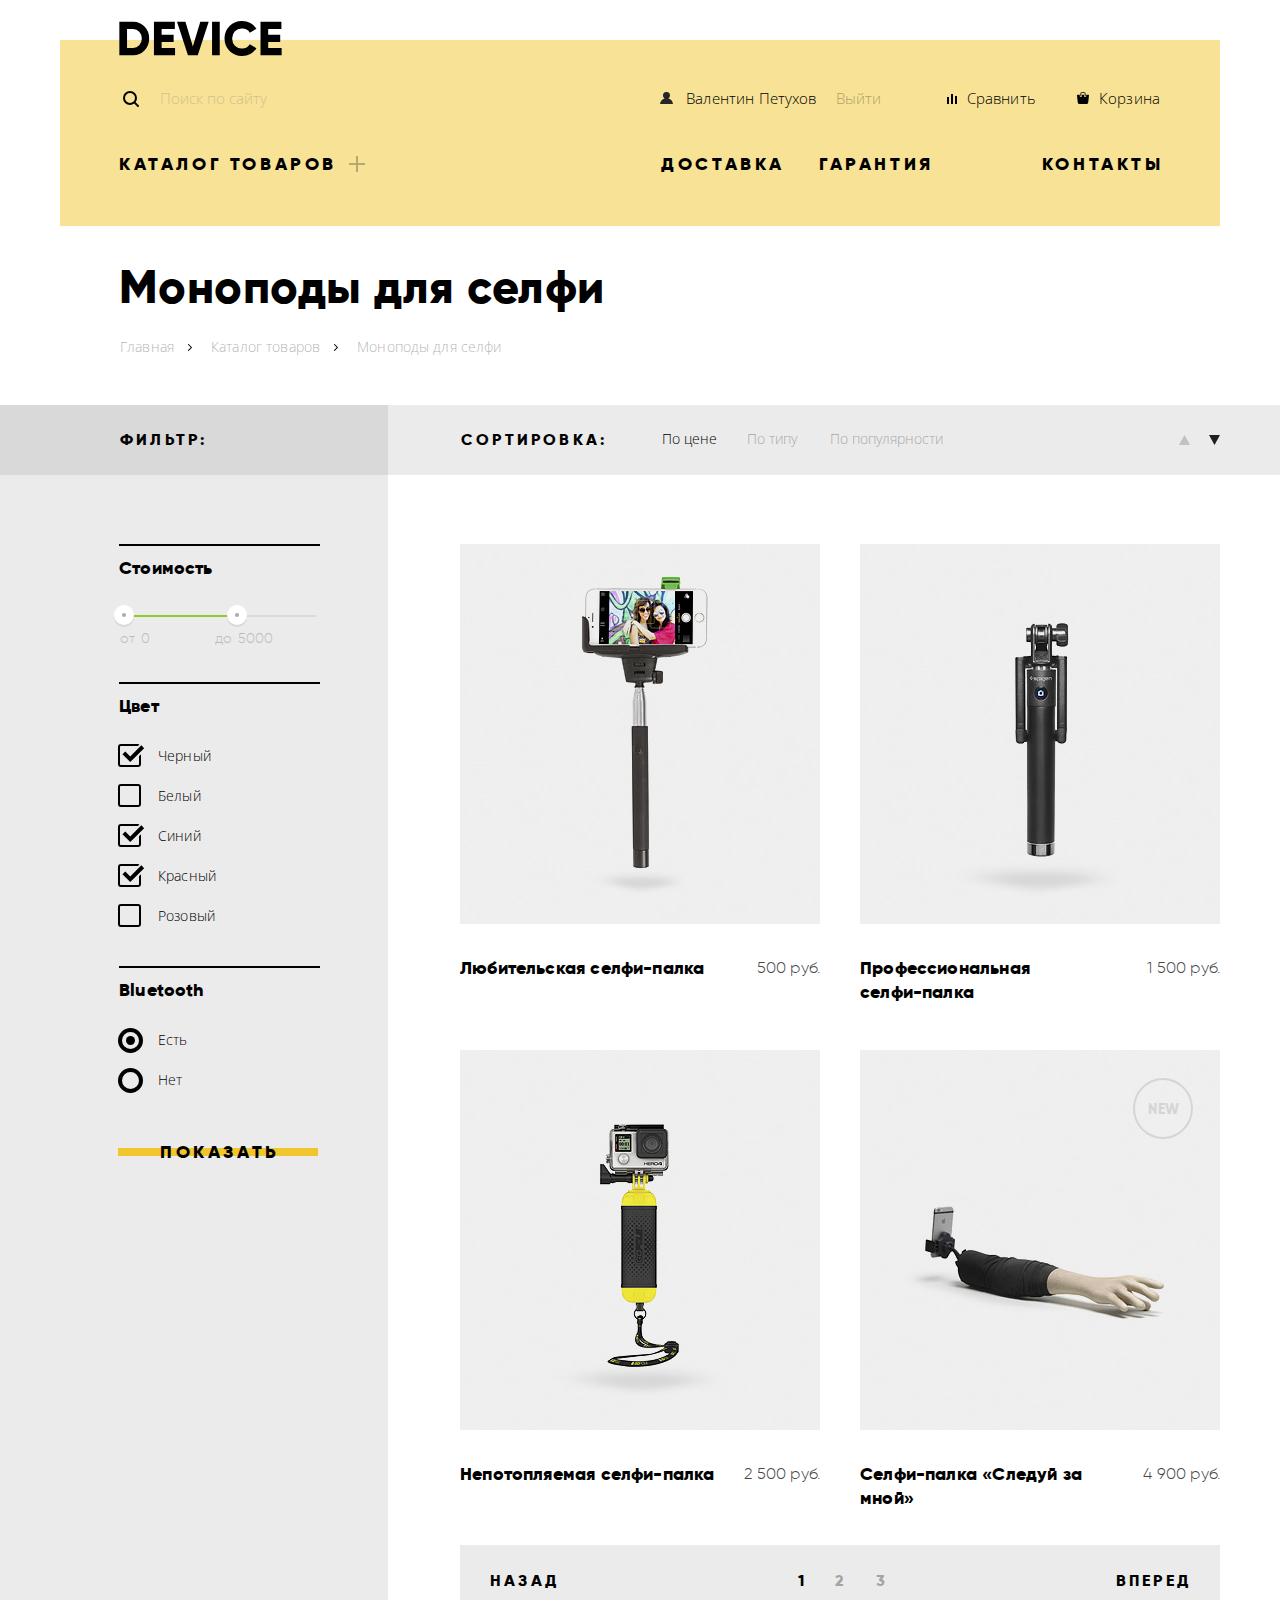
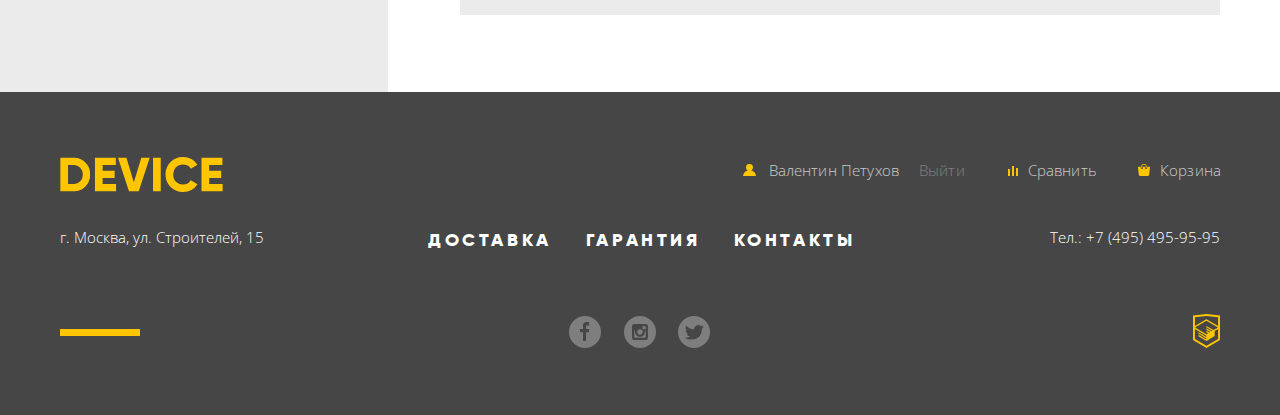
==== commit 30a9eeb1: "исправил" ====
--- a/catalog.html
+++ b/catalog.html
@@ -11,7 +11,7 @@
     <header>
       <nav class="main-navigation container">
         <a class="logo-device nav-elem" href="index.html">
-          <img src="img/logo-device.svg" alt="Логотип Девайс" width="163" height="35">
+          <img class="pointer-events-none" src="img/logo-device.svg" alt="Логотип Девайс" width="163" height="35">
         </a>
         <div class="main-navigation-wrapper">
           <form class="search" action="https://echo.htmlacademy.ru" method="GET">
@@ -77,8 +77,8 @@
               <div class="price-scale">
                 <div class="price-bar"></div>
               </div>
-              <div class="price-button price-min-button"></div>
-              <div class="price-button price-max-button"></div>
+              <button class="price-button price-min-button" type="button"></button>
+              <button class="price-button price-max-button" type="button"></button>
             </div>
             <label for="price-min">от</label>
             <input class="filter-custom-range-text" type="text" name="price-min" id="price-min" value="0">
@@ -89,23 +89,23 @@
             <legend class="text-font">Цвет</legend>
             <ul class="filter-list bullet-remove">
               <li>
-                <input class="switch" id="black" type="checkbox" name="color" value="black" checked>
+                <input class="switch visually-hidden" id="black" type="checkbox" name="color" value="black" checked>
                 <label class="custom-switch checkbox" for="black">Черный</label>
               </li>
               <li>
-                <input class="switch" id="white" type="checkbox" name="color" value="white">
+                <input class="switch visually-hidden" id="white" type="checkbox" name="color" value="white">
                 <label class="custom-switch checkbox" for="white">Белый</label>
               </li>
               <li>
-                <input class="switch" id="blue" type="checkbox" name="color" value="blue" checked>
+                <input class="switch visually-hidden" id="blue" type="checkbox" name="color" value="blue" checked>
                 <label class="custom-switch checkbox" for="blue"> Синий</label>
               </li>
               <li>
-                <input class="switch" id="red" type="checkbox" name="color" value="red" checked>
+                <input class="switch visually-hidden" id="red" type="checkbox" name="color" value="red" checked>
                 <label class="custom-switch checkbox" for="red">Красный</label>
               </li>
               <li>
-                <input class="switch" id="pink" type="checkbox" name="color" value="pink">
+                <input class="switch visually-hidden" id="pink" type="checkbox" name="color" value="pink">
                 <label class="custom-switch checkbox" for="pink">Розовый</label>
               </li>
             </ul>
@@ -114,11 +114,11 @@
             <legend class="text-font">Bluetooth</legend>
             <ul class="filter-list bullet-remove">
               <li>
-                <input class="switch" id="yes" type="radio" name="bluetooth" value="1" checked>
+                <input class="switch visually-hidden" id="yes" type="radio" name="bluetooth" value="1" checked>
                 <label class="custom-switch radio radio-on" for="yes">Есть</label>
               </li>
               <li>
-                <input class="switch" id="no" type="radio" name="bluetooth" value="0">
+                <input class="switch visually-hidden" id="no" type="radio" name="bluetooth" value="0">
                 <label class="custom-switch radio radio-off" for="no">Нет</label>
               </li>
             </ul>
@@ -166,9 +166,9 @@
                   500 руб.
                 </p>
               </li>
-              <li class="product">
-                <h3 class="text-font">
-                  <a href="#nowhere">Профессиональная <span class="nowrap">селфи-палка</span></a>
+              <li class="product product-2">
+                <h3 class="text-font">
+                  <a href="#nowhere">Профессиональная селфи-палка</a>
                 </h3>
                 <div class="product-img-wrapper">
                   <img class="product-img" src="img/item-2.jpg" alt="Селфи-палка «Следуй за мной»" width="360" height="380">
@@ -228,15 +228,15 @@
       <div class="container">
         <div class="footer-navigations-wrapper user-navigation-row">
           <a class="footer-logo-device nav-elem" href="index.html">
-            <img src="img/logo-device-yellow.svg" alt="Логотип Девайс" width="163" height="35">
+            <img class="pointer-events-none" src="img/logo-device-yellow.svg" alt="Логотип Девайс" width="163" height="35">
           </a>
           <ul class="footer-user-navigation bullet-remove">
             <li>
               <a class="footer-user-navigation-link footer-user-link" href="#nowhere">
-                <svg class="footer-nav-elem" xmlns="http://www.w3.org/2000/svg" width="13" height="12" fill="#272525">
+                <svg class="footer-nav-elem pointer-events-none" xmlns="http://www.w3.org/2000/svg" width="13" height="12" fill="#272525">
                   <path d="M.03 12h12.94A6.22 6.22 0 0 0 8.3 6.46a3.47 3.47 0 0 0 1.68-2.98 3.48 3.48 0 0 0-6.97 0c0 1.27.68 2.37 1.7 2.98C2.1 7.16.18 9.36.02 12z"/>
                 </svg>
-                <span class="footer-navigation">Валентин Петухов</span>
+                <span class="footer-navigation pointer-events-none">Валентин Петухов</span>
               </a>
             </li>
             <li>
@@ -244,14 +244,14 @@
             </li>
             <li>
               <a class="footer-user-navigation-link footer-compare-link" href="#nowhere">
-                <svg class="footer-nav-elem" xmlns="http://www.w3.org/2000/svg" width="10" height="10" viewbox="0 0 10 10" fill=""><path d="M8 2h1.984v8H8zM0 3h1.984v7H0zM4 0h2v10H4z"/></svg>
-                <span class="footer-navigation">Сравнить</span>
+                <svg class="footer-nav-elem pointer-events-none" xmlns="http://www.w3.org/2000/svg" width="10" height="10" viewbox="0 0 10 10" fill=""><path d="M8 2h1.984v8H8zM0 3h1.984v7H0zM4 0h2v10H4z"/></svg>
+                <span class="footer-navigation pointer-events-none">Сравнить</span>
               </a>
             </li>
             <li>
               <a class="footer-user-navigation-link footer-cart-link" href="#nowhere">
-                <svg class="footer-nav-elem" xmlns="http://www.w3.org/2000/svg" width="12" height="12" viewbox="0 0 12 12" fill=""><path d="M11.864 3.017a.429.429 0 0 0-.327-.154H9.225V4.09c0 .563-.484 1.022-1.08 1.022-.594 0-1.078-.458-1.078-1.022V2.863H4.909V4.09c0 .563-.485 1.022-1.08 1.022-.595 0-1.078-.458-1.078-1.022V2.863H.438a.43.43 0 0 0-.327.154.472.472 0 0 0-.108.358l.776 7.134c.015.806.642 1.455 1.411 1.455h7.595c.77 0 1.396-.649 1.411-1.455l.776-7.134a.476.476 0 0 0-.108-.358z"/><path d="M3.829 4.499c.239 0 .433-.184.433-.409V1.84c0-.632.672-1.022 1.295-1.022h1.079c.655 0 1.078.401 1.078 1.022v2.25c0 .225.194.409.431.409.239 0 .433-.184.433-.409V1.84C8.577.773 7.761 0 6.636 0H5.557c-1.19 0-2.159.826-2.159 1.84v2.25c0 .225.194.409.431.409z"/></svg>
-                <span class="footer-navigation">Корзина</span>
+                <svg class="footer-nav-elem pointer-events-none" xmlns="http://www.w3.org/2000/svg" width="12" height="12" viewbox="0 0 12 12" fill=""><path d="M11.864 3.017a.429.429 0 0 0-.327-.154H9.225V4.09c0 .563-.484 1.022-1.08 1.022-.594 0-1.078-.458-1.078-1.022V2.863H4.909V4.09c0 .563-.485 1.022-1.08 1.022-.595 0-1.078-.458-1.078-1.022V2.863H.438a.43.43 0 0 0-.327.154.472.472 0 0 0-.108.358l.776 7.134c.015.806.642 1.455 1.411 1.455h7.595c.77 0 1.396-.649 1.411-1.455l.776-7.134a.476.476 0 0 0-.108-.358z"/><path d="M3.829 4.499c.239 0 .433-.184.433-.409V1.84c0-.632.672-1.022 1.295-1.022h1.079c.655 0 1.078.401 1.078 1.022v2.25c0 .225.194.409.431.409.239 0 .433-.184.433-.409V1.84C8.577.773 7.761 0 6.636 0H5.557c-1.19 0-2.159.826-2.159 1.84v2.25c0 .225.194.409.431.409z"/></svg>
+                <span class="footer-navigation pointer-events-none">Корзина</span>
               </a>
             </li>
           </ul>
@@ -272,7 +272,7 @@
             <li><a class="link-opacity social social-tw" href="#nowhere"><span class="visually-hidden">Твиттер</span></a></li>
           </ul>
           <a class="logo-html nav-elem" href="https://htmlacademy.ru/intensive/htmlcss">
-            <img src="img/logo-html.svg" alt="Логотип htmlacademy" width="27" height="35">
+            <img class="pointer-events-none" src="img/logo-html.svg" alt="Логотип htmlacademy" width="27" height="35">
           </a>
         </div>
       </div>
--- a/css/style.css
+++ b/css/style.css
@@ -51,10 +51,6 @@
   box-sizing: border-box;
   width: 1160px;
   margin: 0 auto;
-}
-
-.nowrap {
-  white-space: nowrap;
 }
 
 .button {
@@ -87,12 +83,12 @@
   bottom: 16px;
   left: -2px;
   z-index: -1;
-
-  width: 100%;
+  right: 2px;
 
   background: #f0c52e;
-
-  transition: top 0.2s, bottom 0.2s, width 0.2s;
+  transition-duration: 0.2s;
+  transition-property: top, bottom;
+  transition-timing-function: ease-in-out;
 }
 
 .button:hover::before,
@@ -155,6 +151,8 @@
 }
 
 .search-wrapper::before {
+  display: flex;
+
   content: "";
   position: absolute;
   top: 50%;
@@ -168,14 +166,12 @@
 }
 
 .search-button {
-  display: inline-block;
   box-sizing: border-box;
   width: 85px;
   height: 49px;
   padding: 0;
 
   font: inherit;
-  vertical-align: top;
 
   background: none;
   border: solid 2px;
@@ -218,28 +214,30 @@
   padding: 0;
 }
 
-.user-navigation-elem {
-  position: relative;
+.user-navigation-elem,
+.footer-user-navigation-link {
+  display: flex;
+  align-items: baseline;
 }
 
 .user-navigation-elem::before {
   content: "";
-  position: absolute;
-  top: 50%;
-  left: 0;
 
   background-repeat: no-repeat;
 }
 
 .user-link {
   margin-right: 19px;
-  padding-left: 27px;
+}
+
+.user-link::before,
+.footer-user-link .footer-nav-elem {
+  margin-right: 13px;
 }
 
 .user-link::before {
   width: 13px;
   height: 12px;
-  margin-top: -6px;
 
   background: url("../img/user.svg");
 }
@@ -252,27 +250,27 @@
   padding: 0;
 }
 
-.compare-link {
-  padding-left: 20px;
+.compare-link::before,
+.footer-compare-link .footer-nav-elem,
+.cart-link::before,
+.footer-cart-link .footer-nav-elem {
+  margin-right: 10px;
 }
 
 .compare-link::before {
   width: 10px;
   height: 10px;
-  margin-top: -4px;
 
   background: url("../img/compare.svg");
 }
 
 .cart-link {
   margin-left: 41px;
-  padding-left: 22px;
 }
 
 .cart-link::before {
   width: 12px;
   height: 12px;
-  margin-top: -6px;
 
   background: url("../img/cart.svg");
 }
@@ -290,6 +288,7 @@
 
 .catalog-wrapper {
   position: relative;
+  z-index: 2;
 
   margin-right: auto;
   margin-left: -1px;
@@ -342,7 +341,6 @@
 .nav-popup {
   position: absolute;
   left: -59px;
-  z-index: 11;
 
   display: none;
   box-sizing: border-box;
@@ -374,7 +372,7 @@
   opacity: 0.6;
 }
 
-.nav-elem * {
+.pointer-events-none {
   pointer-events: none;
 }
 
@@ -386,19 +384,23 @@
   letter-spacing: 0.15px;
 }
 
-.slides-wrapper {
+.slider {
   position: relative;
 
   margin-bottom: 99px;
 }
 
 .slides {
+  counter-reset: item;
   margin: 0;
   padding: 0;
 }
 
 .slide {
-  display: none;
+  position: relative;
+  display: flex;
+  height: 0;
+  overflow: hidden;
 
   background: linear-gradient(rgba(240, 197, 46, 0.5) 113px, transparent 113px);
 }
@@ -413,7 +415,7 @@
 
 .slide-info {
   position: relative;
-  z-index: 11;
+  z-index: 1;
 
   width: 510px;
   margin-right: 50px;
@@ -432,10 +434,12 @@
 }
 
 .slide-info::after {
-  position: absolute;
+  counter-increment: item;
+  content: "0" counter(item);
+  position: absolute;
+  z-index: -1;
   top: -13px;
   right: -4px;
-  z-index: -1;
 
   font-weight: 800;
   font-size: 179px;
@@ -445,18 +449,6 @@
   letter-spacing: 1.79px;
 }
 
-.slide-1-info::after {
-  content: "01";
-}
-
-.slide-2-info::after {
-  content: "02";
-}
-
-.slide-3-info::after {
-  content: "03";
-}
-
 .slides b {
   display: block;
   margin-bottom: 19px;
@@ -490,17 +482,17 @@
   display: flex;
 }
 
+.product-feature {
+  width: 135px;
+  padding-right: 5px;
+}
+
 .product-feature:first-child {
   width: 156px;
   padding-right: 4px;
 }
 
-.product-feature {
-  width: 135px;
-  padding-right: 5px;
-}
-
-.product-features dt {
+.product-feature dt {
   margin-bottom: 7px;
 
   font-size: 36px;
@@ -510,7 +502,7 @@
   letter-spacing: 0.36px;
 }
 
-.product-features dd {
+.product-feature dd {
   margin: 0;
 
   font-size: 13px;
@@ -522,7 +514,7 @@
   position: absolute;
   top: 329px;
   right: 62px;
-  z-index: 100;
+  z-index: 2;
 
   display: flex;
 }
@@ -556,11 +548,10 @@
   border-radius: 50%;
 }
 
-
 .slide-1-toggle:checked ~ .slides .slide-1,
 .slide-2-toggle:checked ~ .slides .slide-2,
 .slide-3-toggle:checked ~ .slides .slide-3 {
-  display: flex;
+  height: auto;
 }
 
 .text-font {
@@ -585,13 +576,17 @@
 
 .section-item {
   width: 160px;
+  box-sizing: border-box;
+}
+
+.section-item-2 {
+  padding-right: 40px;
 }
 
 .section-item a {
   position: relative;
 
   display: block;
-  width: 125px;
 }
 
 .section-item a::before,
@@ -619,28 +614,28 @@
   background-position: 50%;
 }
 
-.item-1 a::after {
+.section-item-1 a::after {
   background-image: url("../img/popular-1.svg");
 }
 
-.item-2 a::after {
+.section-item-2 a::after {
   background-image: url("../img/popular-2.svg");
   background-position-y: 95%;
 }
 
-.item-3 a::after {
+.section-item-3 a::after {
   background-image: url("../img/popular-3.svg");
 }
 
-.item-4 a::after {
+.section-item-4 a::after {
   background-image: url("../img/popular-4.svg");
 }
 
-.item-5 a::after {
+.section-item-5 a::after {
   background-image: url("../img/popular-5.svg");
 }
 
-.item-6 a::after {
+.section-item-6 a::after {
   background-image: url("../img/popular-6.svg");
 }
 
@@ -692,9 +687,13 @@
   background: #000000;
 }
 
-.service-slider-controls .button {
+.service-slider-control {
   width: 160px;
   margin-bottom: 24px;
+}
+
+.service-slider-control::before {
+  transition-property: top, right, bottom;
 }
 
 .service-slide-1-toggle:checked ~ .service-slider-controls .service-slider-control-1,
@@ -710,8 +709,8 @@
 .service-slider-control:active::before {
   top: 0;
   bottom: 0;
-
-  width: 277px;
+  width: unset;
+  right: -117px;
 
   background: #000000;
 }
@@ -1053,20 +1052,8 @@
   margin-left: 20px;
 }
 
-.footer-user-link span {
-  padding-left: 9px;
-}
-
 .footer-compare-link {
   margin: 0 41px 0 43px;
-}
-
-.footer-compare-link span {
-  padding-left: 6px;
-}
-
-.footer-cart-link span {
-  padding-left: 6px;
 }
 
 .site-navigation-row {
@@ -1148,18 +1135,6 @@
 .footer-user-navigation-link:hover .footer-navigation,
 .footer-user-navigation-link:focus .footer-navigation {
   opacity: 1;
-}
-
-.footer-user-navigation-link {
-  display: block;
-}
-
-.footer-user-navigation-link * {
-  display: inline-block;
-
-  vertical-align: baseline;
-
-  pointer-events: none;
 }
 
 .footer-user-navigation-link:active {
@@ -1326,6 +1301,7 @@
 
   width: 20px;
   height: 20px;
+  border: none;
 
   background: #ffffff;
   border-radius: 50%;
@@ -1342,7 +1318,6 @@
   position: absolute;
   top: 8px;
   left: 8px;
-  z-index: 11;
 
   width: 4px;
   height: 4px;
@@ -1382,10 +1357,6 @@
   padding: 0 0 0 38px;
 }
 
-.filter-list input {
-  display: none;
-}
-
 .custom-switch {
   cursor: pointer;
 }
@@ -1399,18 +1370,15 @@
   background-repeat: no-repeat;
 }
 
-.switch:not(:checked) + .checkbox::before {
-  width: 23px;
-  height: 23px;
-
-  background: url("../img/checkbox-off.svg");
-}
-
-.switch:checked + .checkbox::before {
+.checkbox::before {
   width: 27px;
   height: 23px;
-
-  background: url("../img/checkbox-on.svg");
+  background-repeat: no-repeat;
+  background-image: url("../img/checkbox-off.svg");
+}
+
+.switch:checked + .checkbox::before {
+  background-image: url("../img/checkbox-on.svg");
 }
 
 .radio::before {
@@ -1441,14 +1409,15 @@
   margin: 2px 0;
 }
 
-.switch:not([disabled]) + .custom-switch:hover::before,
+.switch:enabled + .custom-switch:hover::before,
 .custom-switch:focus::before,
-.switch:not([disabled]) + .custom-switch:hover::after,
+.switch:enabled + .custom-switch:hover::after,
 .custom-switch:focus::after {
   opacity: 0.6;
 }
 
-.switch[disabled] + label {
+.switch:disabled + label {
+  cursor: default;
   opacity: 0.25;
 }
 
@@ -1530,6 +1499,8 @@
 
 .sort-order-by {
   position: relative;
+
+  display: block;
 }
 
 .sort-order-by::before {
@@ -1598,35 +1569,27 @@
   margin: 11px 0 35px;
 }
 
-.new::before {
-  content: "NEW";
-  position: absolute;
-  top: 48px;
-  right: 39px;
-  z-index: 11;
-
-  font-style: normal;
+.new::after {
+  content: "New";
+  position: absolute;
+  text-transform: uppercase;
+  top: 28px;
+  right: 27px;
+
+  display: flex;
+  justify-content: center;
+  align-items: center;
+  box-sizing: border-box;
+  width: 60px;
+  height: 61px;
+  padding: 2px 0 0 2px;
+
   font-weight: 800;
   font-size: 14px;
   line-height: 24px;
   font-family: "Gilroy", "Arial", sans-serif;
-  text-align: center;
   color: #000000;
-  font-stretch: normal;
   letter-spacing: 0.7px;
-
-  opacity: 0.2;
-}
-
-.new::after {
-  content: "";
-  position: absolute;
-  top: 28px;
-  right: 27px;
-
-  box-sizing: border-box;
-  width: 60px;
-  height: 61px;
 
   border: solid 2px #000000;
   border-radius: 50%;
@@ -1634,8 +1597,13 @@
 }
 
 .product h3 {
+  box-sizing: border-box;
   width: 260px;
   margin: 0;
+}
+
+.product-2 h3 {
+  padding-right: 30px;
 }
 
 .product p {
@@ -1662,7 +1630,6 @@
   position: absolute;
   top: 0;
   left: 0;
-  z-index: 22;
 
   width: 360px;
   height: 380px;
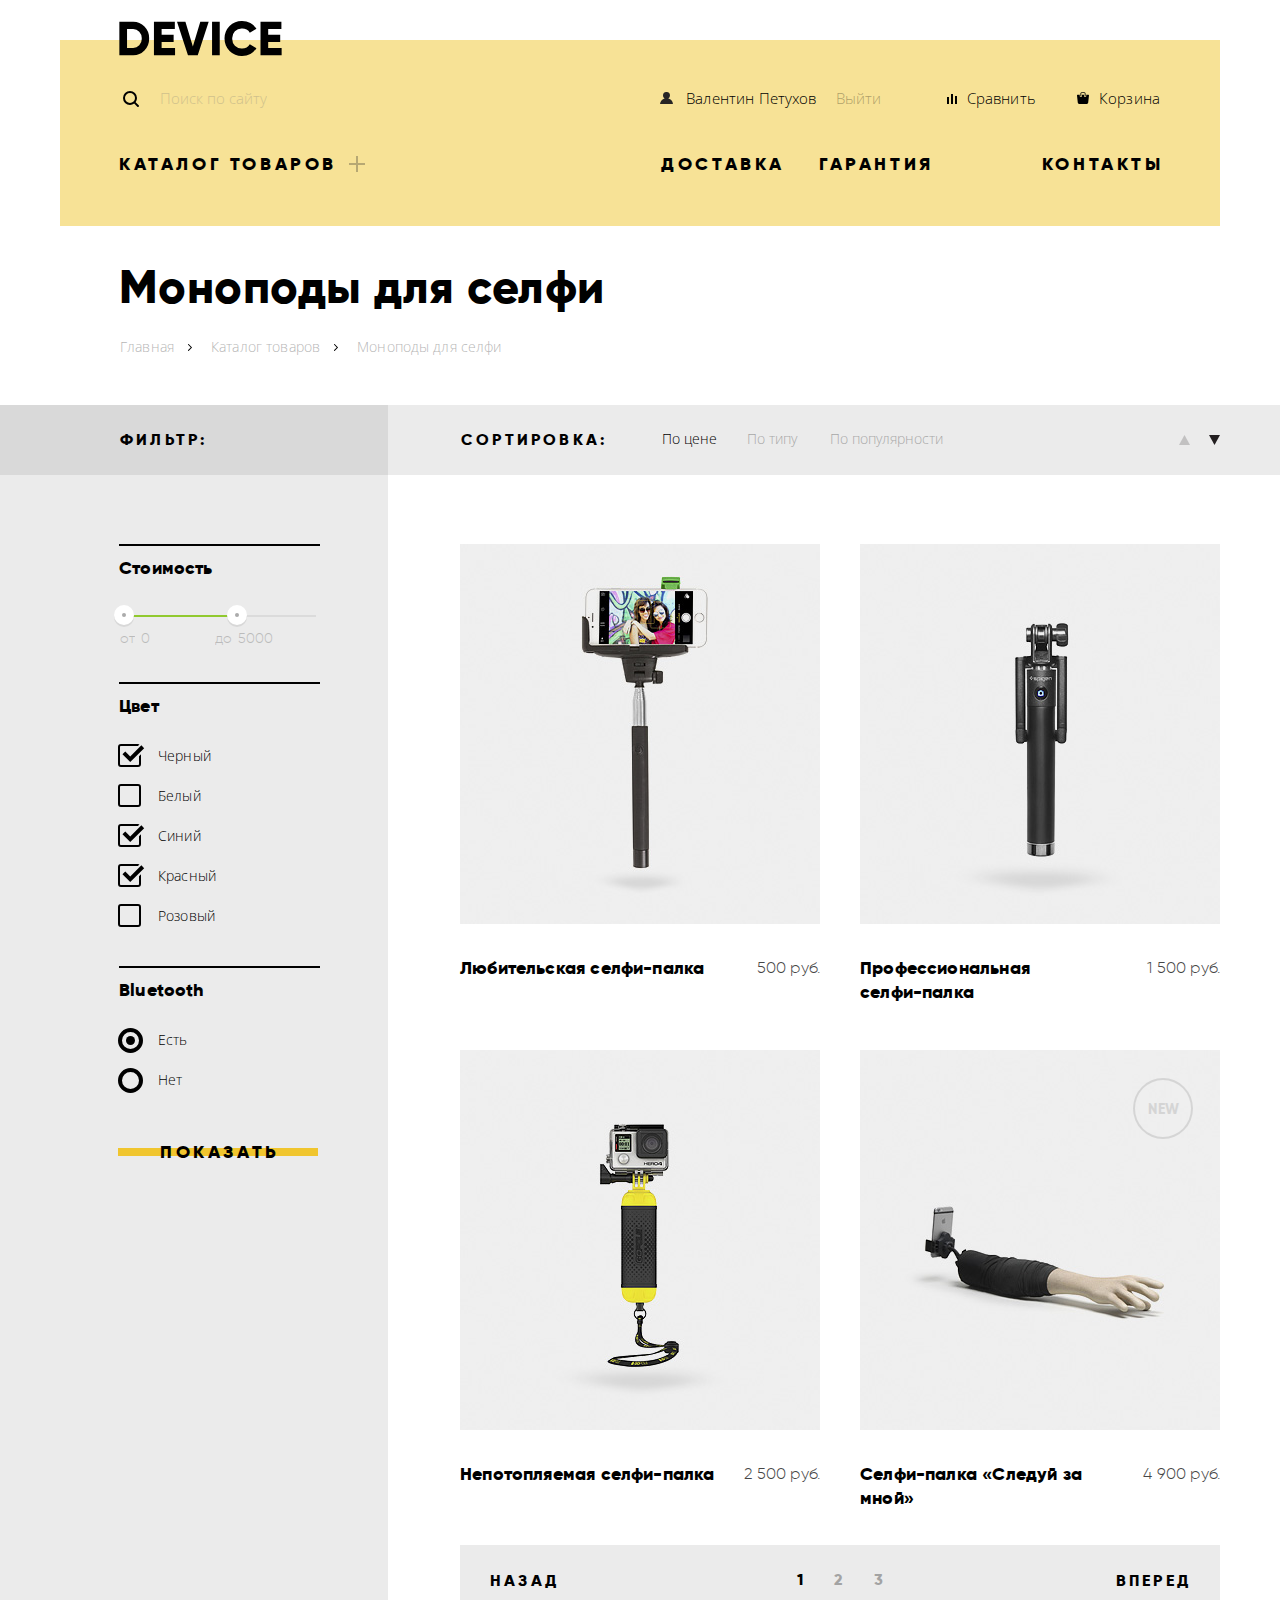
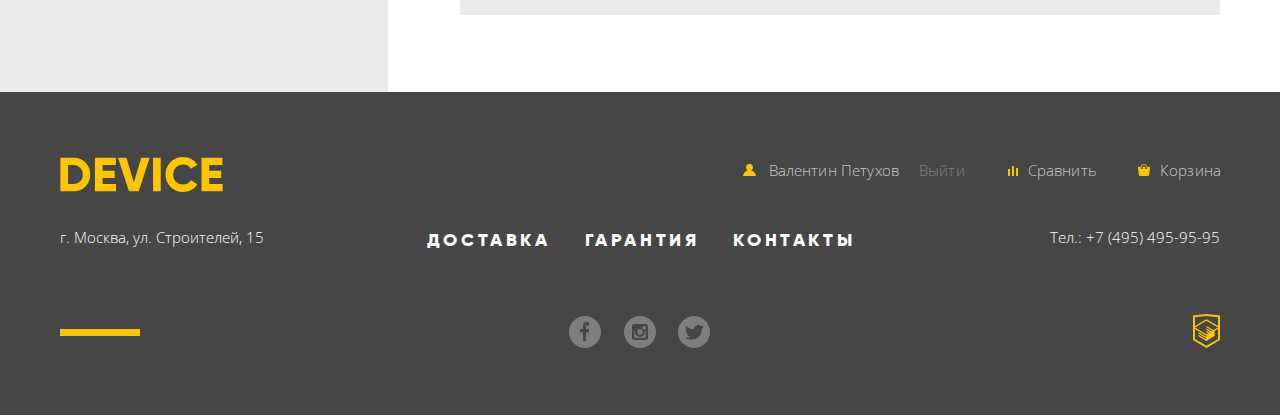
==== commit 3dea278d: "qwe" ====
--- a/catalog.html
+++ b/catalog.html
@@ -11,7 +11,7 @@
     <header>
       <nav class="main-navigation container">
         <a class="logo-device nav-elem" href="index.html">
-          <img class="pointer-events-none" src="img/logo-device.svg" alt="Логотип Девайс" width="163" height="35">
+          <img src="img/logo-device.svg" alt="Логотип Девайс" width="163" height="35">
         </a>
         <div class="main-navigation-wrapper">
           <form class="search" action="https://echo.htmlacademy.ru" method="GET">
@@ -214,11 +214,11 @@
             </ul>
 
             <ul class="pagination-list text-font bullet-remove">
-              <li><a class="pagination-back" href="#nowhere">Назад</a></li>
-              <li><a class="page-number button-opacity">1</a></li>
-              <li><a class="page-number button-opacity link-opacity" href="#nowhere">2</a></li>
-              <li><a class="page-number button-opacity link-opacity" href="#nowhere">3</a></li>
-              <li><a class="pagination-forward" href="#nowhere">Вперед</a></li>
+              <li class="pagination-back"><a class="pagination-back-link" href="#nowhere">Назад</a></li>
+              <li class="page-number"><a class="page-number-link button-opacity">1</a></li>
+              <li class="page-number"><a class="page-number-link button-opacity link-opacity" href="#nowhere">2</a></li>
+              <li class="page-number"><a class="page-number-link button-opacity link-opacity" href="#nowhere">3</a></li>
+              <li class="pagination-forward"><a class="pagination-forward-link" href="#nowhere">Вперед</a></li>
             </ul>
           </div>
         </div>
@@ -228,15 +228,15 @@
       <div class="container">
         <div class="footer-navigations-wrapper user-navigation-row">
           <a class="footer-logo-device nav-elem" href="index.html">
-            <img class="pointer-events-none" src="img/logo-device-yellow.svg" alt="Логотип Девайс" width="163" height="35">
+            <img src="img/logo-device-yellow.svg" alt="Логотип Девайс" width="163" height="35">
           </a>
           <ul class="footer-user-navigation bullet-remove">
             <li>
               <a class="footer-user-navigation-link footer-user-link" href="#nowhere">
-                <svg class="footer-nav-elem pointer-events-none" xmlns="http://www.w3.org/2000/svg" width="13" height="12" fill="#272525">
+                <svg class="footer-nav-elem" xmlns="http://www.w3.org/2000/svg" width="13" height="12" fill="#272525">
                   <path d="M.03 12h12.94A6.22 6.22 0 0 0 8.3 6.46a3.47 3.47 0 0 0 1.68-2.98 3.48 3.48 0 0 0-6.97 0c0 1.27.68 2.37 1.7 2.98C2.1 7.16.18 9.36.02 12z"/>
                 </svg>
-                <span class="footer-navigation pointer-events-none">Валентин Петухов</span>
+                <span class="footer-navigation">Валентин Петухов</span>
               </a>
             </li>
             <li>
@@ -244,14 +244,14 @@
             </li>
             <li>
               <a class="footer-user-navigation-link footer-compare-link" href="#nowhere">
-                <svg class="footer-nav-elem pointer-events-none" xmlns="http://www.w3.org/2000/svg" width="10" height="10" viewbox="0 0 10 10" fill=""><path d="M8 2h1.984v8H8zM0 3h1.984v7H0zM4 0h2v10H4z"/></svg>
-                <span class="footer-navigation pointer-events-none">Сравнить</span>
+                <svg class="footer-nav-elem" xmlns="http://www.w3.org/2000/svg" width="10" height="10" viewbox="0 0 10 10" fill=""><path d="M8 2h1.984v8H8zM0 3h1.984v7H0zM4 0h2v10H4z"/></svg>
+                <span class="footer-navigation">Сравнить</span>
               </a>
             </li>
             <li>
               <a class="footer-user-navigation-link footer-cart-link" href="#nowhere">
-                <svg class="footer-nav-elem pointer-events-none" xmlns="http://www.w3.org/2000/svg" width="12" height="12" viewbox="0 0 12 12" fill=""><path d="M11.864 3.017a.429.429 0 0 0-.327-.154H9.225V4.09c0 .563-.484 1.022-1.08 1.022-.594 0-1.078-.458-1.078-1.022V2.863H4.909V4.09c0 .563-.485 1.022-1.08 1.022-.595 0-1.078-.458-1.078-1.022V2.863H.438a.43.43 0 0 0-.327.154.472.472 0 0 0-.108.358l.776 7.134c.015.806.642 1.455 1.411 1.455h7.595c.77 0 1.396-.649 1.411-1.455l.776-7.134a.476.476 0 0 0-.108-.358z"/><path d="M3.829 4.499c.239 0 .433-.184.433-.409V1.84c0-.632.672-1.022 1.295-1.022h1.079c.655 0 1.078.401 1.078 1.022v2.25c0 .225.194.409.431.409.239 0 .433-.184.433-.409V1.84C8.577.773 7.761 0 6.636 0H5.557c-1.19 0-2.159.826-2.159 1.84v2.25c0 .225.194.409.431.409z"/></svg>
-                <span class="footer-navigation pointer-events-none">Корзина</span>
+                <svg class="footer-nav-elem" xmlns="http://www.w3.org/2000/svg" width="12" height="12" viewbox="0 0 12 12" fill=""><path d="M11.864 3.017a.429.429 0 0 0-.327-.154H9.225V4.09c0 .563-.484 1.022-1.08 1.022-.594 0-1.078-.458-1.078-1.022V2.863H4.909V4.09c0 .563-.485 1.022-1.08 1.022-.595 0-1.078-.458-1.078-1.022V2.863H.438a.43.43 0 0 0-.327.154.472.472 0 0 0-.108.358l.776 7.134c.015.806.642 1.455 1.411 1.455h7.595c.77 0 1.396-.649 1.411-1.455l.776-7.134a.476.476 0 0 0-.108-.358z"/><path d="M3.829 4.499c.239 0 .433-.184.433-.409V1.84c0-.632.672-1.022 1.295-1.022h1.079c.655 0 1.078.401 1.078 1.022v2.25c0 .225.194.409.431.409.239 0 .433-.184.433-.409V1.84C8.577.773 7.761 0 6.636 0H5.557c-1.19 0-2.159.826-2.159 1.84v2.25c0 .225.194.409.431.409z"/></svg>
+                <span class="footer-navigation">Корзина</span>
               </a>
             </li>
           </ul>
@@ -259,9 +259,9 @@
         <div class="footer-navigations-wrapper site-navigation-row">
           <p class="addres">г. Москва, ул. Строителей, 15</p>
           <ul class="site-navigation bullet-remove">
-            <li><a class="nav-elem site-nav footer-delivery" href="#nowhere">Доставка</a></li>
-            <li><a class="nav-elem site-nav footer-guarantee" href="#nowhere">Гарантия</a></li>
-            <li><a class="nav-elem site-nav footer-contacts" href="#nowhere">Контакты</a></li>
+            <li class="site-nav-wrapper"><a class="nav-elem site-nav footer-delivery" href="#nowhere">Доставка</a></li>
+            <li class="site-nav-wrapper"><a class="nav-elem site-nav footer-guarantee" href="#nowhere">Гарантия</a></li>
+            <li class="site-nav-wrapper"><a class="nav-elem site-nav footer-contacts" href="#nowhere">Контакты</a></li>
           </ul>
           <p class="tel"><a href="tel:+74954959595">Тел.: +7 (495) 495-95-95</a></p>
         </div>
@@ -272,7 +272,7 @@
             <li><a class="link-opacity social social-tw" href="#nowhere"><span class="visually-hidden">Твиттер</span></a></li>
           </ul>
           <a class="logo-html nav-elem" href="https://htmlacademy.ru/intensive/htmlcss">
-            <img class="pointer-events-none" src="img/logo-html.svg" alt="Логотип htmlacademy" width="27" height="35">
+            <img src="img/logo-html.svg" alt="Логотип htmlacademy" width="27" height="35">
           </a>
         </div>
       </div>
--- a/css/style.css
+++ b/css/style.css
@@ -80,15 +80,16 @@
   content: "";
   position: absolute;
   top: 16px;
+  right: 2px;
   bottom: 16px;
   left: -2px;
   z-index: -1;
-  right: 2px;
 
   background: #f0c52e;
+
+  transition-timing-function: ease-in-out;
   transition-duration: 0.2s;
   transition-property: top, bottom;
-  transition-timing-function: ease-in-out;
 }
 
 .button:hover::before,
@@ -151,13 +152,12 @@
 }
 
 .search-wrapper::before {
-  display: flex;
-
   content: "";
   position: absolute;
   top: 50%;
   left: 3px;
 
+  display: flex;
   width: 16px;
   height: 16px;
   margin-top: -7px;
@@ -251,21 +251,24 @@
 }
 
 .compare-link::before,
-.footer-compare-link .footer-nav-elem,
+.footer-compare-link .footer-nav-elem {
+  margin-right: 10px;
+}
+
+.compare-link::before {
+  width: 10px;
+  height: 10px;
+
+  background: url("../img/compare.svg");
+}
+
+.cart-link {
+  margin-left: 41px;
+}
+
 .cart-link::before,
 .footer-cart-link .footer-nav-elem {
   margin-right: 10px;
-}
-
-.compare-link::before {
-  width: 10px;
-  height: 10px;
-
-  background: url("../img/compare.svg");
-}
-
-.cart-link {
-  margin-left: 41px;
 }
 
 .cart-link::before {
@@ -372,10 +375,6 @@
   opacity: 0.6;
 }
 
-.pointer-events-none {
-  pointer-events: none;
-}
-
 .nav-elem:active {
   opacity: 0.3;
 }
@@ -391,13 +390,15 @@
 }
 
 .slides {
+  margin: 0;
+  padding: 0;
+
   counter-reset: item;
-  margin: 0;
-  padding: 0;
 }
 
 .slide {
   position: relative;
+
   display: flex;
   height: 0;
   overflow: hidden;
@@ -407,10 +408,19 @@
 
 .slide-img {
   align-self: center;
-  width: 600px;
-  margin: 0;
+  box-sizing: border-box;
+  width: 560px;
+  margin: 0 auto 0 0;
 
   text-align: center;
+}
+
+.slide-2 .slide-img {
+  padding: 15px 0 0 15px;
+}
+
+.slide-3 .slide-img {
+  padding: 0 0 20px 30px;
 }
 
 .slide-info {
@@ -434,12 +444,11 @@
 }
 
 .slide-info::after {
-  counter-increment: item;
   content: "0" counter(item);
   position: absolute;
-  z-index: -1;
   top: -13px;
   right: -4px;
+  z-index: -1;
 
   font-weight: 800;
   font-size: 179px;
@@ -447,6 +456,8 @@
   font-family: "Gilroy", "Araial", sans-serif;
   color: #ffffff;
   letter-spacing: 1.79px;
+
+  counter-increment: item;
 }
 
 .slides b {
@@ -575,8 +586,8 @@
 }
 
 .section-item {
+  box-sizing: border-box;
   width: 160px;
-  box-sizing: border-box;
 }
 
 .section-item-2 {
@@ -708,9 +719,8 @@
 .service-slide-3-toggle:checked ~ .service-slider-controls .service-slider-control-3::before,
 .service-slider-control:active::before {
   top: 0;
+  right: -117px;
   bottom: 0;
-  width: unset;
-  right: -117px;
 
   background: #000000;
 }
@@ -933,25 +943,27 @@
   opacity: 0.3;
 }
 
+.modal {
+  z-index: 2;
+  transform: translate(-50%, -50%);
+  position: fixed;
+  top: 50%;
+  left: 50%;
+}
+
 .map-popup {
-  position: absolute;
-  left: 50%;
-
+  width: 960px;
   display: none;
-  margin-left: -480px;
 }
 
 .write-us {
-  position: absolute;
-  left: 50%;
-
   display: none;
   flex-wrap: wrap;
   justify-content: space-between;
   box-sizing: border-box;
   width: 960px;
-  margin-left: -480px;
   padding: 92px 100px 78px;
+  background: #ffffff;
 }
 
 .write-us-input,
@@ -1062,24 +1074,25 @@
 }
 
 .addres {
-  margin: 0;
-  margin-right: 166px;
+  flex-shrink: 0;
+  margin: 0 auto 0 0;
+  width: 210px;
 }
 
 .footer .site-navigation {
-  margin: 6px auto 0 -2px;
-}
-
-.footer-delivery {
+  justify-content: center;
+  margin: 6px 0 0 2px;
+}
+
+.footer .site-nav-wrapper:not(:last-child) {
   margin-right: 34px;
 }
 
-.footer-guarantee {
-  margin-right: 33px;
-}
-
 .tel {
-  margin: 0;
+  flex-shrink: 0;
+  text-align: right;
+  width: 210px;
+  margin: 0 0 0 auto;
 }
 
 .socials-row {
@@ -1301,9 +1314,9 @@
 
   width: 20px;
   height: 20px;
+
+  background: #ffffff;
   border: none;
-
-  background: #ffffff;
   border-radius: 50%;
   box-shadow: 0 2px rgba(171, 171, 171, 0.3);
   cursor: pointer;
@@ -1373,8 +1386,9 @@
 .checkbox::before {
   width: 27px;
   height: 23px;
+
+  background-image: url("../img/checkbox-off.svg");
   background-repeat: no-repeat;
-  background-image: url("../img/checkbox-off.svg");
 }
 
 .switch:checked + .checkbox::before {
@@ -1572,7 +1586,6 @@
 .new::after {
   content: "New";
   position: absolute;
-  text-transform: uppercase;
   top: 28px;
   right: 27px;
 
@@ -1589,6 +1602,7 @@
   line-height: 24px;
   font-family: "Gilroy", "Arial", sans-serif;
   color: #000000;
+  text-transform: uppercase;
   letter-spacing: 0.7px;
 
   border: solid 2px #000000;
@@ -1636,7 +1650,7 @@
 
   background: rgba(238, 238, 238, 0.7);
   opacity: 0;
-
+  z-index: 1;
   transition: opacity 0.2s;
 }
 
@@ -1647,8 +1661,6 @@
 
 .pagination-list {
   display: flex;
-  justify-content: space-between;
-  align-items: baseline;
   margin: 0;
   padding: 0;
 
@@ -1659,32 +1671,43 @@
   background-color: #ebebeb;
 }
 
-.pagination-back,
+.pagination-back-link,
+.pagination-forward-link {
+  display: block;
+
+  text-align: center;
+}
+
+.pagination-back {
+  margin-right: auto;
+}
+
+.pagination-back-link {
+  padding: 24px 38px 22px 30px;
+}
+
+.page-number {
+  margin: auto 14px;
+}
+
 .pagination-forward {
-  display: block;
-
-  text-align: center;
-}
-
-.pagination-back {
-  margin-right: 173px;
-  padding: 24px 38px 22px 30px;
-}
-
-.pagination-forward {
-  margin-left: 170px;
+  margin-left: auto;
+}
+
+.pagination-forward-link {
+  margin-left: auto;
   padding: 24px 29px 22px 30px;
 }
 
-.pagination-back:hover,
-.pagination-back:focus,
-.pagination-forward:hover,
-.pagination-forward:focus {
+.pagination-back-link:hover,
+.pagination-back-link:focus,
+.pagination-forward-link:hover,
+.pagination-forward-link:focus {
   background-color: #d9d9d9;
 }
 
-.pagination-back:active,
-.pagination-forward:active {
+.pagination-back-link:active,
+.pagination-forward-link:active {
   color: rgba(0, 0, 0, 0.3);
 }
 
